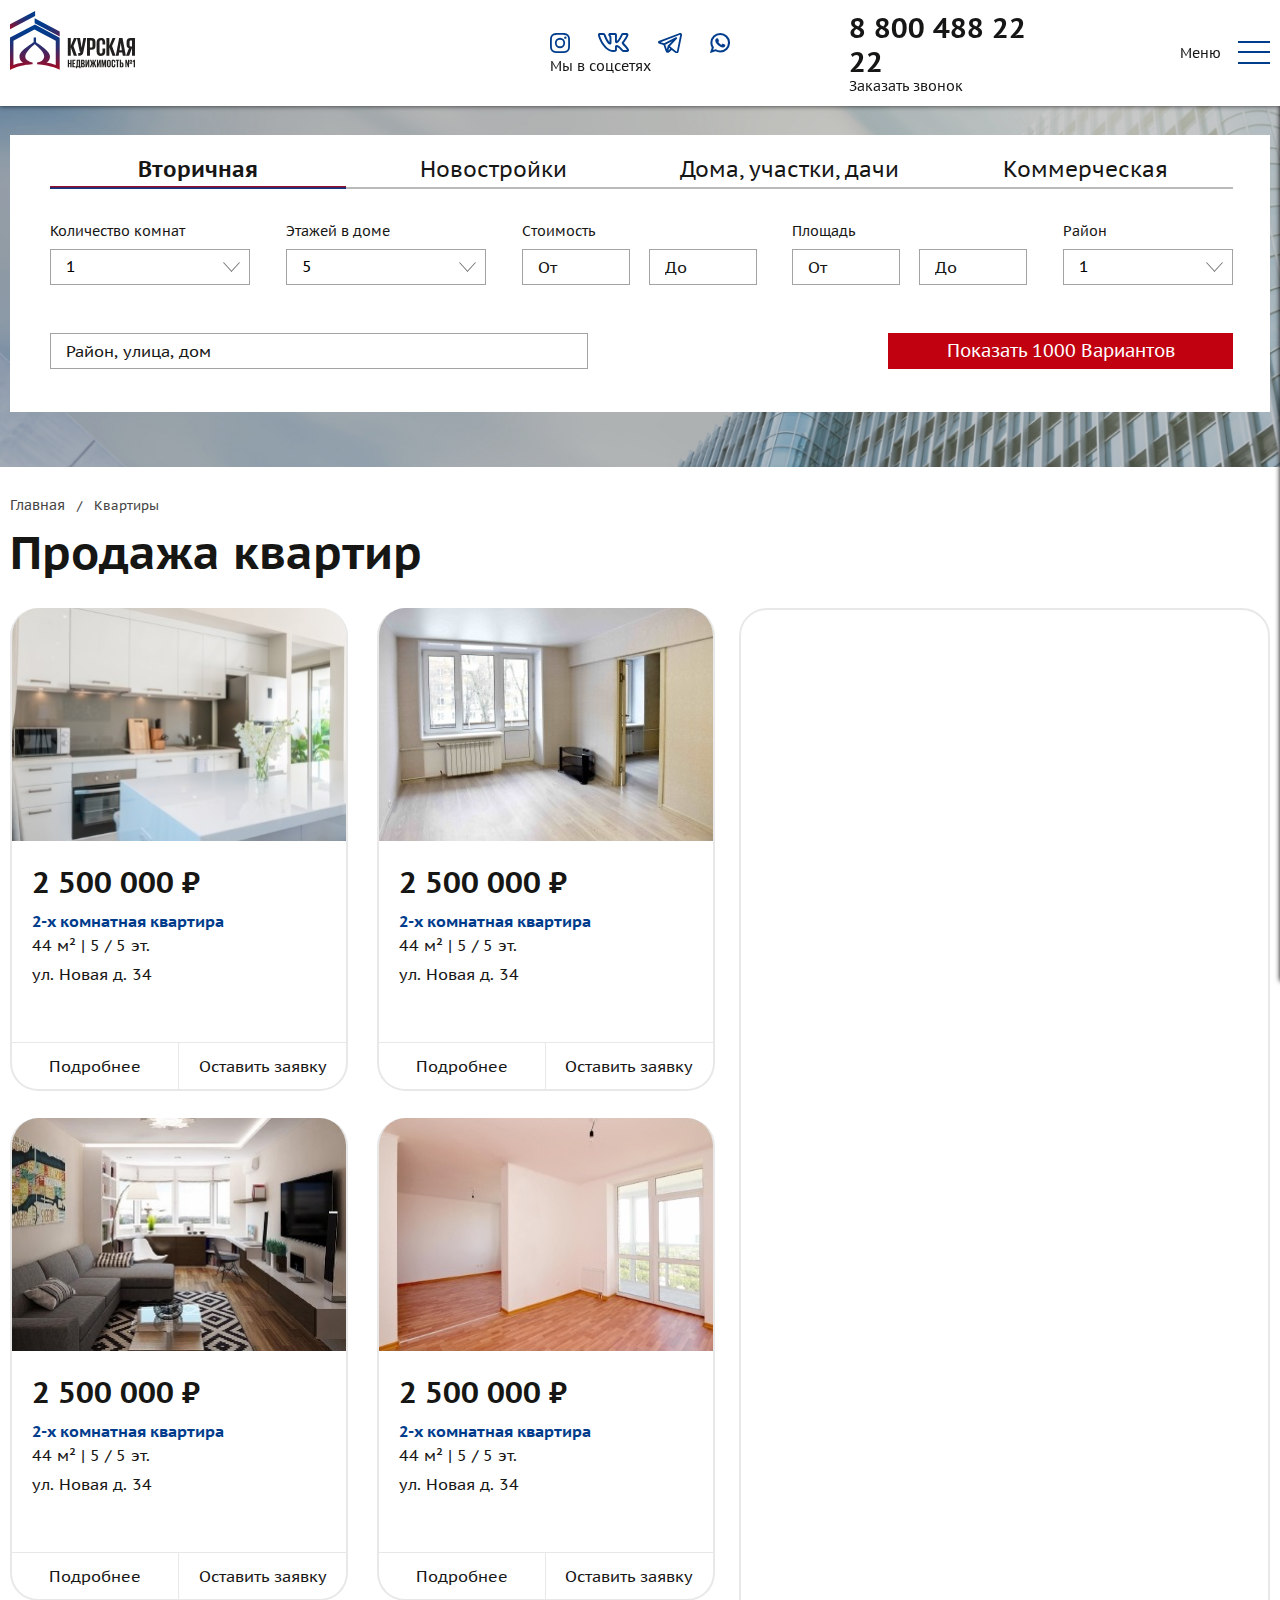
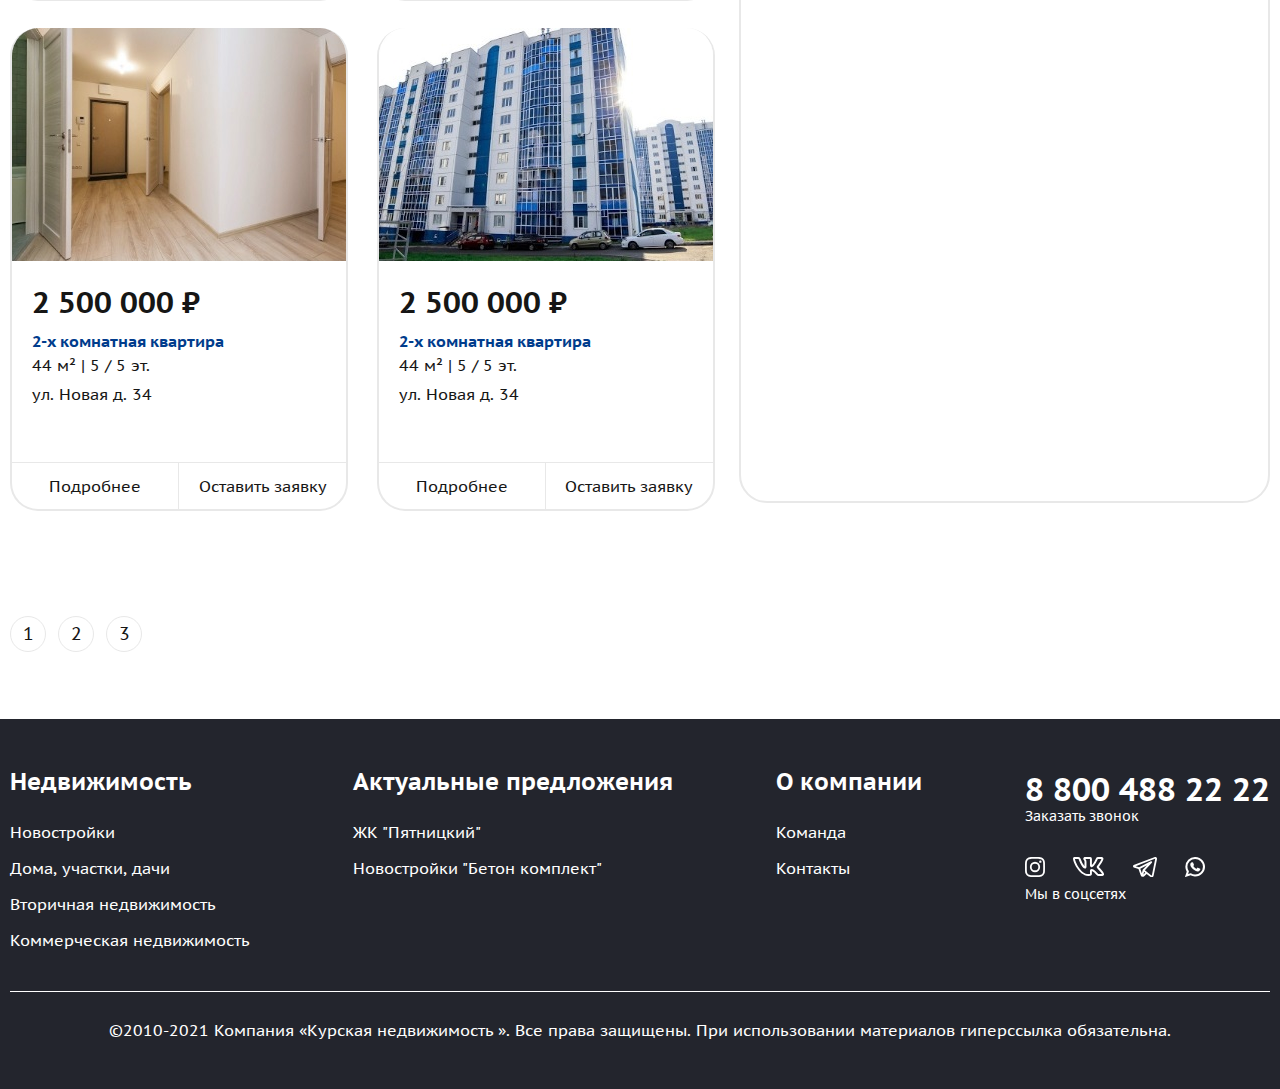
==== category.html @ 94695525 "Правки Категории на ПК" ====
<!DOCTYPE html>
<html lang="ru">

<head>
	<title>Продажа квартир</title>
	<meta charset="UTF-8">
	<meta name="format-detection" content="telephone=no">
	<meta name="description" content="Новый сайт">
	<link rel="stylesheet" href="css/style.css">
	<!-- <link rel="stylesheet" href="css/fancybox.css"> -->
	<link rel="icon" type="image/png" href="img/favicons/icon256.png" sizes="256x256">
	<link rel="icon" type="image/png" href="img/favicons/icon128.png" sizes="128x128">
	<link rel="icon" type="image/png" href="img/favicons/icon64.png" sizes="64x64">
	<link rel="icon" type="image/png" href="img/favicons/icon32.png" sizes="32x32">
	<link rel="icon" type="image/png" href="img/favicons/icon16.png" sizes="16x16">
	<link rel="icon" type="image/png" href="img/favicons/icon-faw.svg" sizes="any">
	<meta name="viewport" content="width=device-width, initial-scale=1.0">
</head>

<body>
	<div class="wrapper">
		<header id="header" class="header">
	<div class="header__container container">

		<div class="header__row d-flex">
			<a href="#" class="header__logo logo-icon"></a>

			<div class="header__nav-block">

				<div class="header__soc-block">
					<div class="header__soc-block-icon">
						<a href="#" class="header__soc-icon-link soc-icon-1"></a>
						<a href="#" class="header__soc-icon-link soc-icon-2"></a>
						<a href="#" class="header__soc-icon-link soc-icon-3"></a>
						<a href="#" class="header__soc-icon-link soc-icon-4"></a>
					</div>
					<p>Мы в соцсетях</p>
				</div>

				<div class="header__callback d-flex">
					<a href="tel:84951700000">8 800 488 22 22</a>
					<a href="#callback" class="header__popup-link _popup-link">Заказать звонок</a>
				</div>
				<a href="tel:8 800 488 22 22" class="mob-callback__phone"></a>

				<div class="header__menu-burg">
					<p>Меню</p>
					<div class="menu__icon icon-menu">
						<span></span>
						<span></span>
						<span></span>
					</div>
				</div>

			</div>
		</div>

	</div>
</header>

<nav class="mob-menu">
	<ul class="mob-menu__list">
		<li><a href="#" class="menu__link">О компании</a></li>
		<li><a href="#" class="menu__link">Команда</a></li>
		<li><a href="#" class="menu__link">Контакты</a></li>
	</ul>
	<ul class="mob-menu__list">
		<li><a href="#" class="menu__link">Недвижимость</a></li>
		<li><a href="#" class="menu__link">Новостройки</a></li>
		<li><a href="#" class="menu__link">Дома, участки, дачи</a></li>
		<li><a href="#" class="menu__link">Вторичная недвижимость</a></li>
		<li><a href="#" class="menu__link">Коммерческая недвижимость</a></li>
	</ul>
	<ul class="mob-menu__list">
		<li><a href="#" class="menu__link">Актуальные предложения</a></li>
		<li><a href="#" class="menu__link">ЖК "Пятницкий"</a></li>
		<li><a href="#" class="menu__link">Новостройки "Бетон комплект"</a></li>
	</ul>
</nav>

		<main class="page">
			<section id="category-info" class="info category-info">
				<div class="nuar_blk"></div>
				<div class="container">

					<div class="info__block-tabs block__tabs tabs">
						<nav class="block__nav">
							<div class="block__navitem building-icon-01 tab__navitem active">Вторичная</div>
							<div class="block__navitem building-icon-02 tab__navitem">Новостройки</div>
							<div class="block__navitem building-icon-03 tab__navitem">Дома, участки, дачи</div>
							<div class="block__navitem building-icon-04 tab__navitem">Коммерческая</div>
						</nav>
						<div class="block__items">
							<div class="block__item tab__item active">
								<form action="#" class="info__form-block">

									<div class="info__form-block-col">
										<div class="info__form-block-sel form-block__item">
											<p class="info__form-block-sub">Количество комнат</p>
											<select name="form[]" class="form">
												<option value="1" selected="selected">1</option>
												<option value="2">2</option>
												<option value="3">3</option>
												<option value="4">4</option>
											</select>
										</div>

										<div class="info__form-block-sel">
											<p class="info__form-block-sub">Этажей в доме</p>
											<select name="form[]" class="form">
												<option value="1">1</option>
												<option value="2">2</option>
												<option value="3">3</option>
												<option value="4">4</option>
												<option value="5" selected="selected">5</option>
											</select>
										</div>

										<div class="info__form-block-inp">
											<p class="info__form-block-sub">Cтоимость</p>
											<div class="info__form-block-inp-number">
												<input type="number" placeholder="От" class="input">
												<input type="number" placeholder="До" class="input">
											</div>
										</div>

										<div class="info__form-block-inp">
											<p class="info__form-block-sub">Площадь</p>
											<div class="info__form-block-inp-number">
												<input type="number" placeholder="От" class="input">
												<input type="number" placeholder="До" class="input">
											</div>
										</div>

										<div class="info__form-block-sel info__form-block-sel_last">
											<p class="info__form-block-sub">Район</p>
											<select name="form[]" class="form">
												<option value="1" selected="selected">1</option>
												<option value="2">2</option>
												<option value="3">3</option>
												<option value="4">4</option>
												<option value="5">5</option>
											</select>
										</div>
									</div>

									<div class="info__form-block-col">
										<div class="info__form-block-inp info__form-block-inp_bottom">
											<input type="text" placeholder="Район, улица, дом" class="input">
										</div>
										<button class="info__form-block-inp-btn btn">Показать 1000 Вариантов</button>
									</div>

								</form>
							</div>
							<div class="block__item tab__item">
								<form action="#" class="info__form-block">

									<div class="info__form-block-col">
										<div class="info__form-block-sel form-block__item">
											<p class="info__form-block-sub">Количество комнат</p>
											<select name="form[]" class="form">
												<option value="1" selected="selected">1</option>
												<option value="2">2</option>
												<option value="3">3</option>
												<option value="4">4</option>
											</select>
										</div>

										<div class="info__form-block-sel">
											<p class="info__form-block-sub">Этажей в доме</p>
											<select name="form[]" class="form">
												<option value="1">1</option>
												<option value="2">2</option>
												<option value="3">3</option>
												<option value="4">4</option>
												<option value="5" selected="selected">5</option>
											</select>
										</div>

										<div class="info__form-block-inp">
											<p class="info__form-block-sub">Cтоимость</p>
											<div class="info__form-block-inp-number">
												<input type="number" placeholder="От" class="input">
												<input type="number" placeholder="До" class="input">
											</div>
										</div>

										<div class="info__form-block-inp">
											<p class="info__form-block-sub">Площадь</p>
											<div class="info__form-block-inp-number">
												<input type="number" placeholder="От" class="input">
												<input type="number" placeholder="До" class="input">
											</div>
										</div>

										<div class="info__form-block-sel info__form-block-sel_last">
											<p class="info__form-block-sub">Район</p>
											<select name="form[]" class="form">
												<option value="1" selected="selected">1</option>
												<option value="2">2</option>
												<option value="3">3</option>
												<option value="4">4</option>
												<option value="5">5</option>
											</select>
										</div>
									</div>

									<div class="info__form-block-col">
										<div class="info__form-block-inp info__form-block-inp_bottom">
											<input type="text" placeholder="Район, улица, дом" class="input">
										</div>
										<button class="info__form-block-inp-btn btn">Показать 1000 Вариантов</button>
									</div>

								</form>
							</div>
							<div class="block__item tab__item">
								<form action="#" class="info__form-block">

									<div class="info__form-block-col">
										<div class="info__form-block-sel form-block__item">
											<p class="info__form-block-sub">Количество комнат</p>
											<select name="form[]" class="form">
												<option value="1" selected="selected">1</option>
												<option value="2">2</option>
												<option value="3">3</option>
												<option value="4">4</option>
											</select>
										</div>

										<div class="info__form-block-sel">
											<p class="info__form-block-sub">Этажей в доме</p>
											<select name="form[]" class="form">
												<option value="1">1</option>
												<option value="2">2</option>
												<option value="3">3</option>
												<option value="4">4</option>
												<option value="5" selected="selected">5</option>
											</select>
										</div>

										<div class="info__form-block-inp">
											<p class="info__form-block-sub">Cтоимость</p>
											<div class="info__form-block-inp-number">
												<input type="number" placeholder="От" class="input">
												<input type="number" placeholder="До" class="input">
											</div>
										</div>

										<div class="info__form-block-inp">
											<p class="info__form-block-sub">Площадь</p>
											<div class="info__form-block-inp-number">
												<input type="number" placeholder="От" class="input">
												<input type="number" placeholder="До" class="input">
											</div>
										</div>

										<div class="info__form-block-sel info__form-block-sel_last">
											<p class="info__form-block-sub">Район</p>
											<select name="form[]" class="form">
												<option value="1" selected="selected">1</option>
												<option value="2">2</option>
												<option value="3">3</option>
												<option value="4">4</option>
												<option value="5">5</option>
											</select>
										</div>
									</div>

									<div class="info__form-block-col">
										<div class="info__form-block-inp info__form-block-inp_bottom">
											<input type="text" placeholder="Район, улица, дом" class="input">
										</div>
										<button class="info__form-block-inp-btn btn">Показать 1000 Вариантов</button>
									</div>

								</form>
							</div>
							<div class="block__item tab__item">
								<form action="#" class="info__form-block">

									<div class="info__form-block-col">
										<div class="info__form-block-sel form-block__item">
											<p class="info__form-block-sub">Количество комнат</p>
											<select name="form[]" class="form">
												<option value="1" selected="selected">1</option>
												<option value="2">2</option>
												<option value="3">3</option>
												<option value="4">4</option>
											</select>
										</div>

										<div class="info__form-block-sel">
											<p class="info__form-block-sub">Этажей в доме</p>
											<select name="form[]" class="form">
												<option value="1">1</option>
												<option value="2">2</option>
												<option value="3">3</option>
												<option value="4">4</option>
												<option value="5" selected="selected">5</option>
											</select>
										</div>

										<div class="info__form-block-inp">
											<p class="info__form-block-sub">Cтоимость</p>
											<div class="info__form-block-inp-number">
												<input type="number" placeholder="От" class="input">
												<input type="number" placeholder="До" class="input">
											</div>
										</div>

										<div class="info__form-block-inp">
											<p class="info__form-block-sub">Площадь</p>
											<div class="info__form-block-inp-number">
												<input type="number" placeholder="От" class="input">
												<input type="number" placeholder="До" class="input">
											</div>
										</div>

										<div class="info__form-block-sel info__form-block-sel_last">
											<p class="info__form-block-sub">Район</p>
											<select name="form[]" class="form">
												<option value="1" selected="selected">1</option>
												<option value="2">2</option>
												<option value="3">3</option>
												<option value="4">4</option>
												<option value="5">5</option>
											</select>
										</div>
									</div>

									<div class="info__form-block-col">
										<div class="info__form-block-inp info__form-block-inp_bottom">
											<input type="text" placeholder="Район, улица, дом" class="input">
										</div>
										<button class="info__form-block-inp-btn btn">Показать 1000 Вариантов</button>
									</div>

								</form>
							</div>
						</div>
					</div>

				</div>
			</section>

			<section id="product-info" class="product-info recurring">
				<div class="container">

					<p id="breadcrumbs">
						<span>
							<span>
								<a href="#">
									Главная
								</a> /
								<span class="breadcrumb_last" aria-current="page">
									Квартиры
								</span>
							</span>
						</span>
					</p>

					<h1>Продажа квартир</h1>

					<div class="product-info__row d-flex">

						<div class="product-info__column">

							<div class="product-info__wrap-card d-flex">
								<div class="hot-deals__card">
									<div class="hot-deals__card-img">
										<img src="img/product/01.jpg" alt="">
									</div>
									<div class="hot-deals__card-descp">
										<p class="hot-deals__card-price rub">2 500 000 </p>
										<div class="hot-deals__card-charect d-flex">
											<p class="hot-deals__card-housing">2-х комнатная квартира </p>
											<p class="hot-deals__card-amount">44 м² | 5 / 5 эт.</p>
										</div>
										<p class="hot-deals__card-address">ул. Новая д. 34</p>
									</div>
									<div class="hot-deals__card-btn d-flex">
										<a href="#" class="hot-deals__card-link">Подробнее</a>
										<a href="#" class="hot-deals__card-link">Оставить заявку</a>
									</div>
								</div>

								<div class="hot-deals__card">
									<div class="hot-deals__card-img">
										<img src="img/product/02.jpg" alt="">
									</div>
									<div class="hot-deals__card-descp">
										<p class="hot-deals__card-price rub">2 500 000 </p>
										<div class="hot-deals__card-charect d-flex">
											<p class="hot-deals__card-housing">2-х комнатная квартира </p>
											<p class="hot-deals__card-amount">44 м² | 5 / 5 эт.</p>
										</div>
										<p class="hot-deals__card-address">ул. Новая д. 34</p>
									</div>
									<div class="hot-deals__card-btn d-flex">
										<a href="#" class="hot-deals__card-link">Подробнее</a>
										<a href="#" class="hot-deals__card-link">Оставить заявку</a>
									</div>
								</div>

								<div class="hot-deals__card">
									<div class="hot-deals__card-img">
										<img src="img/product/03.jpg" alt="">
									</div>
									<div class="hot-deals__card-descp">
										<p class="hot-deals__card-price rub">2 500 000 </p>
										<div class="hot-deals__card-charect d-flex">
											<p class="hot-deals__card-housing">2-х комнатная квартира </p>
											<p class="hot-deals__card-amount">44 м² | 5 / 5 эт.</p>
										</div>
										<p class="hot-deals__card-address">ул. Новая д. 34</p>
									</div>
									<div class="hot-deals__card-btn d-flex">
										<a href="#" class="hot-deals__card-link">Подробнее</a>
										<a href="#" class="hot-deals__card-link">Оставить заявку</a>
									</div>
								</div>

								<div class="hot-deals__card">
									<div class="hot-deals__card-img">
										<img src="img/product/04.jpg" alt="">
									</div>
									<div class="hot-deals__card-descp">
										<p class="hot-deals__card-price rub">2 500 000 </p>
										<div class="hot-deals__card-charect d-flex">
											<p class="hot-deals__card-housing">2-х комнатная квартира </p>
											<p class="hot-deals__card-amount">44 м² | 5 / 5 эт.</p>
										</div>
										<p class="hot-deals__card-address">ул. Новая д. 34</p>
									</div>
									<div class="hot-deals__card-btn d-flex">
										<a href="#" class="hot-deals__card-link">Подробнее</a>
										<a href="#" class="hot-deals__card-link">Оставить заявку</a>
									</div>
								</div>

								<div class="hot-deals__card">
									<div class="hot-deals__card-img">
										<img src="img/product/05.jpg" alt="">
									</div>
									<div class="hot-deals__card-descp">
										<p class="hot-deals__card-price rub">2 500 000 </p>
										<div class="hot-deals__card-charect d-flex">
											<p class="hot-deals__card-housing">2-х комнатная квартира </p>
											<p class="hot-deals__card-amount">44 м² | 5 / 5 эт.</p>
										</div>
										<p class="hot-deals__card-address">ул. Новая д. 34</p>
									</div>
									<div class="hot-deals__card-btn d-flex">
										<a href="#" class="hot-deals__card-link">Подробнее</a>
										<a href="#" class="hot-deals__card-link">Оставить заявку</a>
									</div>
								</div>

								<div class="hot-deals__card">
									<div class="hot-deals__card-img">
										<img src="img/product/06.jpg" alt="">
									</div>
									<div class="hot-deals__card-descp">
										<p class="hot-deals__card-price rub">2 500 000 </p>
										<div class="hot-deals__card-charect d-flex">
											<p class="hot-deals__card-housing">2-х комнатная квартира </p>
											<p class="hot-deals__card-amount">44 м² | 5 / 5 эт.</p>
										</div>
										<p class="hot-deals__card-address">ул. Новая д. 34</p>
									</div>
									<div class="hot-deals__card-btn d-flex">
										<a href="#" class="hot-deals__card-link">Подробнее</a>
										<a href="#" class="hot-deals__card-link">Оставить заявку</a>
									</div>
								</div>
							</div>

							<div class="pagging">
								<ul class="pagging-list">
									<li><a href="" class="pagging__link active">1</a></li>
									<li><a href="" class="pagging__link">2</a></li>
									<li><a href="" class="pagging__link">3</a></li>
								</ul>
							</div>

						</div>

						<div class="product-info__column product-info__column-map">
							<div class="product-info__map" id="map"></div>
						</div>

					</div>

				</div>
			</section>
		</main>
		<footer id="footer" class="footer">
	<div class='footer__container container'>

		<div class="footer__row d-flex">

			<ul class="footer__menu">
				<li><a href="#" class="menu__link">Недвижимость</a></li>
				<li><a href="#" class="menu__link">Новостройки</a></li>
				<li><a href="#" class="menu__link">Дома, участки, дачи</a></li>
				<li><a href="#" class="menu__link">Вторичная недвижимость</a></li>
				<li><a href="#" class="menu__link">Коммерческая недвижимость</a></li>
			</ul>

			<ul class="footer__menu">
				<li><a href="#" class="menu__link">Актуальные предложения</a></li>
				<li><a href="#" class="menu__link">ЖК "Пятницкий"</a></li>
				<li><a href="#" class="menu__link">Новостройки "Бетон комплект"</a></li>
			</ul>

			<ul class="footer__menu">
				<li><a href="#" class="menu__link">О компании</a></li>
				<li><a href="#" class="menu__link">Команда</a></li>
				<li><a href="#" class="menu__link">Контакты</a></li>
			</ul>

			<div class="footer__contact">
				<div class="header__callback d-flex">
					<a href="tel:84951700000">8 800 488 22 22</a>
					<a href="#callback" class="header__popup-link _popup-link">Заказать звонок</a>
				</div>
				<div class="header__soc-block">
					<div class="header__soc-block-icon">
						<a href="#" class="header__soc-icon-link soc-icon-1"></a>
						<a href="#" class="header__soc-icon-link soc-icon-2"></a>
						<a href="#" class="header__soc-icon-link soc-icon-3"></a>
						<a href="#" class="header__soc-icon-link soc-icon-4"></a>
					</div>
					<p>Мы в соцсетях</p>
				</div>
			</div>

		</div>

		<div class="footer__line"></div>

		<p class="footer__policy">©2010-2021 Компания «Курская недвижимость ». Все права защищены. При использовании
			материалов гиперссылка
			обязательна.</p>

	</div>
</footer>
	</div>
	<!-- Подключаем Popup здесь -->
	<!-- Popup-Form-JS -->
<div class="popup popup_callback">
	<div class="popup__content">
		<div class="popup__body">
			<div class="popup__close"></div>
			<div class="popup__item d-flex">
				<img src="img/popup-img.jpg" alt="">
				<div class="popup__form-block">
					<h2>Заказать звонок</h2>
					<form action="#" class="popup__form">
						<input type="text" name="name" placeholder="Имя" class="popup__form-input input">
						<input type="tel" name="tel" placeholder="Телефон*" class="popup__form-input input">
						<input type="text" name="email" placeholder="Email" class="popup__form-input input">
						<button class="popup__form-btn btn">Заказать</button>
					</form>
				</div>
			</div>
		</div>
	</div>
</div>

<!-- <a href="#callback" class="header__popup-link _popup-link">ЗАКАЗАТЬ ЗВОНОК</a> -->
<!-- =============================================================================================================================== -->

<!-- Popup-JQUERY -->
<!-- <div class="popup popup-callback">
	<div class="popup-table table">
		<div class="cell">
			<div class="popup-content">
				<div class="popup-close"></div>
				<div class="popup__title"></div>
				<div class="popup__txt"></div>
				<form action="#" class="popup-form form">
					<div class="form-input">
						<input autocomplete="off" type="text" name="form[]" data-value="" class="input" />
					</div>
					<div class="form-input">
						<input autocomplete="off" type="text" name="form[]" data-value="" class="input req email" />
					</div>
					<div class="form-input">
						<input autocomplete="off" type="text" name="form[]" data-value="" class="input req" />
					</div>
					<div class="form-button">
						<button type="submit" class="form__btn btn fw"></button>
					</div>
				</form>
			</div>
		</div>
	</div>
</div> -->
<!-- <a href="#callback" class="link pl"></a> -->

<!-- =============================================================================================================================== -->
<!-- Popup-Video-JQUERY-->
<!-- <div class="popup popup-video">
	<div class="popup-table table">
		<div class="cell">
			<div class="popup-close"></div>
			<div class="popup-video__value video"></div>
		</div>
	</div>
</div> -->
<!-- <a href="#video" data-vid="Ссылка с ютуба" class="link pl">Попап с видео</a> -->

<!-- <div class="popup popup-massege ms_1">
	<div class="popup-table table">
		<div class="cell">
			<div class="popup-content">
				<div class="popup-close"></div>
				<div class="popup__title"></div>
				<div class="popup__txt"></div>
			</div>
		</div>
	</div>
</div> -->
<!-- ========================================================================================================================================= -->
<!-- Popup-CSS -->
<!-- <div id="popup-2" class="popup-2">
	<a href="#" class="popup__area-2"></a>
	<div class="popup__body-2">
		<div class="popup__content-2">

			<a href="#" class="popup__close-2">Close</a>
			<div class="popup__title">Заказать ворота Дешево!</div>
			<div class="popup__text">
				Автоматики для ворот, роллет и фасадных конструкций. Официальный представитель компаний
				Алютех и REHAU и Авелор
			</div>
			<div class="popup__text">
				Автоматики для ворот, роллет и фасадных конструкций. Официальный представитель компаний
				Алютех и REHAU и Авелор
			</div>
			<div class="popup__text">
				Автоматики для ворот, роллет и фасадных конструкций. Официальный представитель компаний
				Алютех и REHAU и Авелор
			</div>
			<div class="popup__text">
				Автоматики для ворот, роллет и фасадных конструкций. Официальный представитель компаний
				Алютех и REHAU и Авелор
			</div>
			<div class="popup__text">
				Автоматики для ворот, роллет и фасадных конструкций. Официальный представитель компаний
				Алютех и REHAU и Авелор
			</div>

		</div>
	</div>
</div> -->
<!-- <a href="#popup-2" class="heading-info__button popup-link"></a> -->
	<script src="https://code.jquery.com/jquery-3.5.1.min.js"
  integrity="sha256-9/aliU8dGd2tb6OSsuzixeV4y/faTqgFtohetphbbj0=" crossorigin="anonymous"></script>
<!-- <script src="https://code.jquery.com/jquery-3.3.1.min.js"></script> -->
<!-- <script src="https://code.jquery.com/ui/1.12.1/jquery-ui.min.js"></script> -->
<script src="http://api-maps.yandex.ru/2.1/?lang=ru_RU" type="text/javascript"></script>
<script src="js/vendors.js"></script>
<script src="js/main.js"></script>
<script src="js/custom.js"></script>
</body>

</html>
---- css/style.css ----
@charset "UTF-8";
@import url("https://fonts.googleapis.com/css2?family=PT+Sans+Caption:wght@400;700&display=swap");
* {
  padding: 0px;
  margin: 0px;
  border: 0px; }

*,
*:before,
*:after {
  -moz-box-sizing: border-box;
  -webkit-box-sizing: border-box;
  box-sizing: border-box; }

:focus,
:active {
  outline: none; }

a:focus,
a:active {
  outline: none; }

a, p, ul, li {
  margin: 0; }

aside,
nav,
footer,
header,
section {
  display: block; }

html,
body {
  height: 100%;
  min-width: 320px; }

body {
  line-height: 1;
  font-family: "PT Sans Caption";
  -ms-text-size-adjust: 100%;
  -moz-text-size-adjust: 100%;
  -webkit-text-size-adjust: 100%; }

input,
button,
textarea {
  font-family: "PT Sans Caption"; }

input::-ms-clear {
  display: none; }

button {
  cursor: pointer; }

button::-moz-focus-inner {
  padding: 0;
  border: 0; }

a,
a:visited {
  text-decoration: none; }

a:hover {
  text-decoration: none; }

ul li {
  list-style: none; }

img {
  vertical-align: top; }

h1,
h2,
h3,
h4,
h5,
h6 {
  font-weight: inherit;
  font-size: inherit; }

body {
  color: #161615;
  font-size: 14px;
  font-weight: 400;
  background: #fff; }
  body a {
    font-family: "PT Sans Caption";
    color: #161615; }
  body.lock {
    overflow: hidden; }

h1 {
  font-size: 46px;
  font-weight: 700;
  line-height: 55.2px; }

h2 {
  font-size: 46px;
  font-weight: 700;
  line-height: 55.2px; }

h3 {
  font-size: 26px;
  font-weight: 700;
  line-height: 31.2px; }

h4 {
  font-size: 24px;
  font-weight: 700;
  line-height: 28.8px; }

.wrapper {
  width: 100%;
  min-height: 100%;
  overflow: hidden;
  display: -webkit-box;
  display: -ms-flexbox;
  display: flex;
  -webkit-box-orient: vertical;
  -webkit-box-direction: normal;
  -ms-flex-direction: column;
  flex-direction: column; }

.page {
  -webkit-box-flex: 1;
  -ms-flex: 1 1 auto;
  flex: 1 1 auto;
  padding: 80px 0 0 0; }

.container {
  max-width: 1440px;
  margin: 0 auto;
  width: 100%;
  position: relative;
  z-index: 50; }

.form-row {
  display: -webkit-box;
  display: -moz-box;
  display: -ms-flexbox;
  display: -webkit-flex;
  display: flex;
  font-size: 0;
  margin: 0px -15px; }

.form__column {
  padding: 0px 15px; }

.btn {
  display: -webkit-inline-box;
  display: -ms-inline-flexbox;
  display: inline-flex;
  -webkit-box-pack: center;
  -ms-flex-pack: center;
  justify-content: center;
  -webkit-box-align: center;
  -ms-flex-align: center;
  align-items: center;
  text-align: center;
  padding: 6px 10px;
  min-width: 249px;
  min-height: 36px;
  font-size: 18px;
  font-weight: 400;
  color: #fff;
  background: #C10010; }
  .btn.fw {
    width: 100%; }

.search {
  width: 100%;
  position: relative; }

.search__input {
  height: 35px;
  border: 1px solid #e0e1e3 !important;
  border-radius: 13px !important;
  padding-left: 14px;
  font-size: 12px;
  font-weight: 300;
  color: #464749; }

.sub-search {
  background-color: transparent;
  border: none; }

.sub-search:after {
  content: "";
  position: absolute;
  top: 10px;
  right: 10px;
  width: 17px;
  height: 17px;
  background-position: 0 0;
  background-repeat: no-repeat;
  background-image: url([data-uri]); }

.select-block {
  position: relative; }

.select__label {
  z-index: 2;
  position: absolute;
  top: -8px;
  background-color: #f7f7f7;
  padding: 0 5px;
  color: #979797;
  font-weight: 600;
  font-size: 13px;
  line-height: 16px;
  left: 20px; }

.select {
  position: relative;
  cursor: pointer; }
  .select .select-title {
    z-index: 1;
    width: 100%;
    border: 1px solid #A3A3A3;
    position: relative;
    background-color: #fff;
    height: 36px; }
  .select .select-title__arrow {
    position: absolute;
    top: 0;
    right: -5px;
    width: 45px;
    height: 100%;
    background: url("../img/icons/triangl-black.svg") center no-repeat; }
  .select .select-title__value {
    color: #000;
    font-size: 16px;
    line-height: 19.2px;
    overflow: hidden;
    padding: 0 45px 0 15px;
    white-space: nowrap;
    text-transform: none;
    -o-text-overflow: ellipsis;
    text-overflow: ellipsis;
    display: -webkit-box;
    display: -ms-flexbox;
    display: flex;
    -webkit-box-align: center;
    -ms-flex-align: center;
    align-items: center;
    height: 100%; }
  .select .select-options {
    position: absolute;
    z-index: 10;
    top: 35px;
    display: none;
    overflow: hidden;
    min-width: 100%;
    background-color: #fff;
    border: 1px solid #dedede;
    padding: 10px 10px 10px 15px; }
  .select .select-options-scroll {
    max-height: 80px;
    overflow: auto; }
  .select .select-options-list {
    padding: 0px 0px 0px 0px; }
  .select .select-options__value {
    color: #000;
    font-size: 16px;
    margin: 0px 0px 15px 0px; }
    .select .select-options__value:last-child {
      margin: 0px 0px 0px 0px; }
    .select .select-options__value:hover {
      color: #000; }

input[type=text], input[type=email], input[type=tel], textarea {
  -webkit-appearance: none;
  -moz-appearance: none;
  appearance: none; }

input[type=range] {
  cursor: pointer; }

.input, .input__phone {
  width: 100%;
  display: -webkit-box;
  display: -ms-flexbox;
  display: flex;
  font-size: 16px;
  height: 40px;
  padding: 0px 15px; }

textarea.input {
  resize: none;
  padding: 5px 10px; }

::-webkit-input-placeholder {
  color: #161615; }

::-moz-placeholder {
  color: #161615; }

/* Firefox 19+ */
:-moz-placeholder {
  color: #161615; }

/* Firefox 18- */
:-ms-input-placeholder {
  color: #161615; }

.number {
  max-width: 100px;
  width: 100%;
  border: 0.4px solid #c7c9cb; }

.number input,
.plus,
.minus {
  width: 35px;
  display: -webkit-box;
  display: -ms-flexbox;
  display: flex;
  -webkit-box-pack: center;
  -ms-flex-pack: center;
  justify-content: center;
  -webkit-box-align: center;
  -ms-flex-align: center;
  align-items: center;
  cursor: pointer;
  font-size: 20.7px; }

.number input {
  padding: 2px 10px 0 10px;
  color: #5a5b5e; }

.check {
  position: relative;
  padding-left: 25px;
  color: #5f5f5f;
  line-height: 18px;
  cursor: pointer; }
  .check input {
    display: none; }
  .check:before {
    content: '';
    left: 0;
    top: 0;
    width: 18px;
    height: 18px;
    border: 1px solid #a3a3a3;
    position: absolute; }
  .check.active:before {
    background: url("../img/icons/check.svg") center no-repeat; }

.option {
  position: relative;
  cursor: pointer;
  padding-left: 25px;
  line-height: 16px;
  margin-bottom: 10px;
  font-size: 15px;
  font-weight: 300; }
  .option:last-child {
    margin-bottom: 0px; }
  .option input {
    display: none; }
  .option:before {
    position: absolute;
    left: 0;
    top: 0;
    width: 16px;
    height: 16px;
    content: '';
    border: 1px solid #7f7f7f;
    border-radius: 50%; }
  .option.active:before {
    background: url("../img/icons/option.svg") center no-repeat; }

.rating-block {
  display: table;
  font-size: 0px; }

.rating {
  display: inline-block;
  position: relative;
  vertical-align: middle; }
  .rating.edit .star {
    cursor: pointer; }
  .rating .star {
    width: 17px;
    height: 14px;
    display: inline-block;
    position: relative;
    z-index: 3; }

.rating__line {
  position: absolute;
  width: 85px;
  height: 14px;
  top: 0;
  left: 0;
  background: url("../img/icons/bg_rating.svg") 0 0 no-repeat;
  z-index: 1;
  background-size: 85px 100%; }

.rating__activeline {
  position: absolute;
  width: 0px;
  height: 14px;
  top: 0;
  left: 0;
  background: url("../img/icons/bg_rating_active.svg") 0 0 no-repeat;
  z-index: 2;
  background-size: 85px 100%; }

.rating__value {
  display: inline-block;
  color: #1b3139;
  font-size: 14px;
  line-height: 13px;
  vertical-align: middle; }

.quantity {
  position: relative;
  width: 73px;
  height: 47px;
  border: 1px solid #cfcfcf;
  background-color: #ffffff; }

.quantity__input {
  height: 45px;
  width: 50px;
  text-align: center;
  color: #101010;
  font-weight: 300; }

.quantity__btn {
  position: absolute;
  top: 11px;
  right: 15px;
  cursor: pointer; }
  .quantity__btn:before {
    font-size: 25px;
    display: inline-block;
    line-height: 10px;
    color: #a9a9a9; }
  .quantity__btn:hover:before {
    color: #da0005; }
  .quantity__btn.dwn {
    top: 25px; }

.category-params-item-price-table {
  margin-bottom: 25px; }
  .category-params-item-price-table .cell:first-child {
    padding-right: 15px;
    position: relative; }
    .category-params-item-price-table .cell:first-child:after {
      content: '-';
      position: absolute;
      right: -4px;
      top: 8px;
      font-size: 20px; }
  .category-params-item-price-table .cell:last-child {
    padding-left: 15px; }
  .category-params-item-price-table .cell input {
    height: 37px;
    border: 2px solid #393939;
    background-color: #ffffff;
    text-align: center;
    font-size: 12px;
    color: #393939;
    font-weight: 500;
    width: 100%; }

.category-params-item-price-range {
  margin: 0 12px 40px 12px;
  background-color: #c9cecf;
  height: 2px;
  position: relative; }
  .category-params-item-price-range .ui-slider-range {
    background-color: #000;
    height: 2px;
    position: relative; }
  .category-params-item-price-range .ui-slider-handle {
    width: 23px;
    height: 28px;
    border: 3px solid #fbfbfb;
    background-color: #ea5922;
    display: block;
    position: absolute;
    top: -14px;
    margin-left: -12px;
    cursor: pointer; }
    .category-params-item-price-range .ui-slider-handle span {
      position: absolute;
      bottom: -18px;
      left: 50%;
      width: 50px;
      text-align: center;
      font-size: 10px;
      margin-left: -25px;
      font-weight: 500;
      color: #94a6aa; }

.form__info {
  position: absolute;
  width: 60px;
  height: 60px;
  right: 0;
  top: 0;
  line-height: 60px;
  text-align: center;
  color: #888;
  z-index: 2;
  font-size: 14px; }
  @media (max-width: 767.98px) {
    .form__info {
      width: 50px;
      height: 50px;
      line-height: 50px; } }

.form-range-line {
  position: relative;
  height: 5px;
  border-radius: 0 0 4px 4px;
  background-color: #e0e0e0;
  margin: -2px 0px 0px 0px; }
  .form-range-line .ui-slider-range {
    background-color: #093454;
    height: 5px;
    position: absolute;
    top: 0;
    left: 0;
    border-radius: 0 0 4px 4px; }
  .form-range-line .ui-slider-handle {
    background: url("../img/icons/range.svg") 0 0 no-repeat;
    width: 28px;
    height: 28px;
    position: absolute;
    margin: -9px 0px 0px -14px;
    top: 0;
    left: 0;
    cursor: pointer; }
  .form-range-line .ui-state-hover {
    background: url("../img/icons/range_a.svg") 0 0 no-repeat; }

.form-range-values {
  display: -webkit-box;
  display: -moz-box;
  display: -ms-flexbox;
  display: -webkit-flex;
  display: flex;
  font-size: 0;
  -webkit-box-pack: justify;
  -ms-flex-pack: justify;
  justify-content: space-between;
  padding: 14px 0px 0px 0px; }

.form-range-values__item {
  font-size: 12px;
  color: #888; }

.d-flex {
  display: -webkit-box;
  display: -ms-flexbox;
  display: flex; }

::-webkit-scrollbar {
  overflow-y: scroll;
  width: 7px;
  background-color: #f9f9fd; }

::-webkit-scrollbar-thumb {
  background-color: grey; }

.menu__link {
  -webkit-transition: opacity 0.3s;
  -o-transition: opacity 0.3s;
  transition: opacity 0.3s; }

.sibling-fade:hover .menu__link:not(:hover) {
  opacity: 0.5; }

.nuar_blk {
  position: absolute;
  top: 0;
  left: 0;
  z-index: 2;
  width: 100%;
  height: 100%;
  background-color: #00000035; }

.nuar_color {
  position: relative;
  width: 300px;
  height: 160px;
  border-radius: 25px;
  overflow: hidden;
  -webkit-filter: drop-shadow(0px 0px 6px rgba(0, 0, 0, 0.5));
  filter: drop-shadow(0px 0px 6px rgba(0, 0, 0, 0.5)); }
  .nuar_color:before {
    content: '';
    position: absolute;
    width: 100%;
    height: 100%;
    background-image: -webkit-radial-gradient(100% 0%, circle, #fec38e, #ff7700 70%);
    background-image: -o-radial-gradient(100% 0%, circle, #fec38e, #ff7700 70%);
    background-image: radial-gradient(circle at 100% 0%, #fec38e, #ff7700 70%);
    border-radius: inherit;
    -webkit-transform: skewY(-12deg);
    -ms-transform: skewY(-12deg);
    transform: skewY(-12deg);
    -webkit-transform-origin: 100% 50%;
    -ms-transform-origin: 100% 50%;
    transform-origin: 100% 50%; }

.row:after {
  display: block;
  content: "";
  clear: both; }

.rub:after {
  content: "₽"; }

.parallax {
  background: url("../img/smart-conven.jpg") center/cover no-repeat fixed; }

.noselect {
  -webkit-touch-callout: none;
  -webkit-user-select: none;
  -khtml-user-select: none;
  -moz-user-select: none;
  -ms-user-select: none;
  user-select: none; }

ol.counter {
  list-style-type: none;
  counter-reset: item; }
  ol.counter li {
    position: relative;
    padding: 0px 0px 0px 45px; }
    ol.counter li:before {
      counter-increment: item;
      content: counter(item);
      position: absolute;
      left: 0;
      top: 0;
      color: #818181;
      font-size: 14px;
      font-weight: 700;
      text-align: center;
      line-height: 26px;
      border-radius: 50%;
      width: 28px;
      height: 28px;
      border: 1px solid #4274bb; }

.ellipsis {
  display: block;
  overflow: hidden;
  width: 100%;
  white-space: nowrap;
  -o-text-overflow: ellipsis;
  text-overflow: ellipsis; }

.es {
  overflow: hidden;
  white-space: nowrap;
  -o-text-overflow: ellipsis;
  text-overflow: ellipsis; }

.table {
  display: table;
  font-size: 0;
  width: 100%; }

.trow {
  display: table-row; }

.cell {
  display: table-cell; }
  .cell.full {
    width: 100%; }

.ibg {
  position: relative; }
  .ibg img {
    position: absolute;
    width: 100%;
    height: 100%;
    top: 0;
    left: 0;
    -o-object-fit: cover;
    object-fit: cover; }

body.ie .ibg {
  background-position: center;
  background-size: cover;
  background-repeat: no-repeat; }

body.ie .ibg img {
  width: 0;
  height: 0;
  opacity: 0;
  visibility: hidden; }

.video {
  position: relative;
  overflow: hidden;
  height: 0;
  padding-bottom: 56.25%; }
  .video video,
  .video iframe,
  .video object,
  .video embed {
    position: absolute;
    top: 0;
    left: 0;
    width: 100%;
    height: 100%; }

.videobg video,
.videobg iframe,
.videobg object,
.videobg embed {
  position: fixed;
  top: 50%;
  left: 50%;
  min-width: 100%;
  min-height: 100%;
  width: auto;
  height: auto;
  z-index: -100;
  -webkit-transform: translateX(-50%) translateY(-50%);
  -ms-transform: translateX(-50%) translateY(-50%);
  transform: translateX(-50%) translateY(-50%);
  background-size: cover; }

.moretext {
  overflow: hidden; }

.moretext__more {
  cursor: pointer; }
  .moretext__more span {
    font-style: normal; }
    .moretext__more span:first-child {
      display: block; }
    .moretext__more span:last-child {
      display: none; }
  .moretext__more.active span {
    font-style: normal; }
    .moretext__more.active span:first-child {
      display: none; }
    .moretext__more.active span:last-child {
      display: block; }

.graystyle {
  -webkit-transition: all 0.8s ease 0s;
  -moz-transition: all 0.8s ease 0s;
  -ms-transition: all 0.8s ease 0s;
  -o-transition: all 0.8s ease 0s;
  transition: all 0.8s ease 0s;
  filter: grayscale(1);
  -webkit-filter: grayscale(1);
  -moz-filter: grayscale(1);
  -o-filter: grayscale(1); }

.graystyleoff {
  filter: grayscale(0);
  -webkit-filter: grayscale(0);
  -moz-filter: grayscale(0);
  -o-filter: grayscale(0); }

.slick-slider {
  position: relative; }
  .slick-slider .slick-track,
  .slick-slider .slick-list {
    -webkit-transform: translate3d(0, 0, 0);
    -moz-transform: translate3d(0, 0, 0);
    -ms-transform: translate3d(0, 0, 0);
    -o-transform: translate3d(0, 0, 0);
    transform: translate3d(0, 0, 0); }
  .slick-slider .slick-list {
    position: relative;
    overflow: hidden;
    width: 100%; }
  .slick-slider .slick-track {
    position: relative;
    width: 100%;
    display: -webkit-box;
    display: -moz-box;
    display: -ms-flexbox;
    display: -webkit-flex;
    display: flex;
    font-size: 0; }
  .slick-slider .slick-slide {
    position: relative; }

.tab__item {
  display: none; }
  .tab__item.active {
    display: block; }

.mirror {
  -webkit-transform: scale(-1, 1);
  -ms-transform: scale(-1, 1);
  transform: scale(-1, 1); }

.nicescroll-rails {
  z-index: 1000 !important; }

.gm-style-iw-t {
  opacity: 0; }

.baloon {
  opacity: 1;
  right: -7px !important;
  bottom: 80px !important; }
  .baloon button {
    display: none !important; }
  .baloon:after {
    display: none !important; }

.baloon-style {
  display: none; }

.baloon-content.gm-style-iw {
  opacity: 1;
  border-radius: 0px !important;
  max-width: 300px !important;
  padding: 0 !important;
  left: 0 !important;
  width: 100% !important;
  overflow: visible !important; }
  .baloon-content.gm-style-iw > .gm-style-iw-d {
    overflow: hidden !important;
    max-width: none !important; }
  .baloon-content.gm-style-iw:after {
    display: none !important; }

.baloon-close {
  top: 18px !important; }

/* Popup-Form-JS */
.popup {
  position: fixed;
  top: 0px;
  left: 0;
  z-index: 500000;
  width: 100%;
  height: 100%;
  padding: 30px 10px;
  -webkit-transition: visibility 0.8s ease 0s;
  -o-transition: visibility 0.8s ease 0s;
  transition: visibility 0.8s ease 0s;
  visibility: hidden;
  -webkit-overflow-scrolling: touch; }
  .popup::before {
    content: "";
    position: fixed;
    top: 0;
    left: 0;
    width: 100%;
    height: 100%;
    background-color: rgba(0, 0, 0, 0.9);
    opacity: 0;
    -webkit-transition: opacity 0.8s ease 0s;
    -o-transition: opacity 0.8s ease 0s;
    transition: opacity 0.8s ease 0s; }
  .popup.show {
    visibility: visible;
    overflow: auto; }
    .popup.show::before {
      opacity: 1; }
    .popup.show .popup__body {
      -webkit-transform: scale(1);
      -ms-transform: scale(1);
      transform: scale(1); }
  .popup._active {
    overflow: auto;
    visibility: visible; }
    .popup._active::before {
      opacity: 1; }
    .popup._active .popup__body {
      -webkit-transform: scale(1);
      -ms-transform: scale(1);
      transform: scale(1);
      -webkit-transition: all 0.3s ease 0.2s;
      -o-transition: all 0.3s ease 0.2s;
      transition: all 0.3s ease 0.2s; }
  .popup__content {
    display: -webkit-box;
    display: -ms-flexbox;
    display: flex;
    -webkit-box-pack: center;
    -ms-flex-pack: center;
    justify-content: center;
    -webkit-box-align: center;
    -ms-flex-align: center;
    align-items: center;
    -webkit-box-flex: 1;
    -ms-flex: 1 1 auto;
    flex: 1 1 auto;
    width: 100%;
    min-height: 100%; }
  .popup__body {
    max-width: 800px;
    width: 100%;
    background: #E8E8E8;
    -webkit-transform: scale(0);
    -ms-transform: scale(0);
    transform: scale(0);
    -webkit-transition: all 0.3s ease 0s;
    -o-transition: all 0.3s ease 0s;
    transition: all 0.3s ease 0s;
    overflow: hidden; }
  .popup__close {
    position: absolute;
    top: 18px;
    right: 15px;
    cursor: pointer;
    z-index: 30;
    width: 20px;
    height: 20px;
    background: url("../img/icons/close.svg") 0 0 no-repeat; }

.popup__item img {
  width: 45%; }

.popup__form-block {
  width: 100%;
  padding: 35px; }

.popup__form-block h2 {
  font-size: 36px;
  margin-bottom: 65px; }

.popup__form-input {
  height: 46px;
  background: #F6F8F1;
  border: 1px solid #737373;
  margin-bottom: 25px; }

.popup__form-btn {
  font-size: 18px;
  min-width: 160px; }

/*Popup-JQUERY*/
/*Popup-CSS*/
.header {
  position: fixed;
  z-index: 50000;
  width: 100%;
  padding: 11px 0;
  background: #fff;
  -webkit-box-shadow: 0px 0px 5px 0px rgba(0, 0, 0, 0.75);
  box-shadow: 0px 0px 5px 0px rgba(0, 0, 0, 0.75); }

.header__row {
  -webkit-box-pack: justify;
  -ms-flex-pack: justify;
  justify-content: space-between; }

.logo-icon {
  position: relative;
  -webkit-box-flex: 0;
  -ms-flex: 0 0 125px;
  flex: 0 0 125px;
  height: 59px;
  margin-right: 25px; }

.logo-icon:before {
  content: '';
  float: left;
  width: 100%;
  height: 100%;
  background-position: 0 0;
  background-repeat: no-repeat;
  background-size: 100%;
  background-image: url("[data-uri]"); }

.header__nav-block {
  display: -webkit-box;
  display: -ms-flexbox;
  display: flex;
  -webkit-box-pack: justify;
  -ms-flex-pack: justify;
  justify-content: space-between;
  -webkit-box-align: center;
  -ms-flex-align: center;
  align-items: center;
  -webkit-box-flex: 0;
  -ms-flex: 0 1 720px;
  flex: 0 1 720px; }

.menu {
  max-width: 790px;
  width: 100%;
  height: 40px; }
  .menu__list {
    -ms-flex-wrap: wrap;
    flex-wrap: wrap; }
  .menu a {
    display: block;
    font-size: 16px;
    font-weight: 500;
    padding: 0px 38px 8px 0; }

.header__soc-block {
  -webkit-box-flex: 0;
  -ms-flex: 0 0 180px;
  flex: 0 0 180px;
  display: -webkit-box;
  display: -ms-flexbox;
  display: flex;
  -webkit-box-orient: vertical;
  -webkit-box-direction: normal;
  -ms-flex-direction: column;
  flex-direction: column; }

.header__soc-block-icon {
  display: -webkit-box;
  display: -ms-flexbox;
  display: flex;
  -webkit-box-pack: justify;
  -ms-flex-pack: justify;
  justify-content: space-between;
  margin-bottom: 6.5px; }

.header__soc-icon-link::before {
  content: '';
  float: left;
  background-position: 0 0;
  background-repeat: no-repeat;
  background-size: 100%; }

.soc-icon-1::before {
  width: 20px;
  height: 20px;
  background-image: url("[data-uri]"); }

.soc-icon-2::before {
  width: 31px;
  height: 20px;
  background-image: url("[data-uri]"); }

.soc-icon-3::before {
  width: 24px;
  height: 20px;
  background-image: url("[data-uri]"); }

.soc-icon-4::before {
  width: 20px;
  height: 20px;
  background-image: url("[data-uri]"); }

.header__callback {
  -webkit-box-orient: vertical;
  -webkit-box-direction: normal;
  -ms-flex-direction: column;
  flex-direction: column;
  -webkit-box-flex: 0;
  -ms-flex: 0 0 213px;
  flex: 0 0 213px; }
  .header__callback a {
    font-size: 28px;
    font-weight: 700;
    line-height: 33.6px; }

.header__popup-link {
  font-size: 14px !important;
  font-weight: 400 !important;
  line-height: 16.8px !important; }

.header__menu-burg {
  display: -webkit-box;
  display: -ms-flexbox;
  display: flex;
  -webkit-box-pack: justify;
  -ms-flex-pack: justify;
  justify-content: space-between;
  -webkit-box-align: center;
  -ms-flex-align: center;
  align-items: center;
  -webkit-box-flex: 0;
  -ms-flex: 0 0 90px;
  flex: 0 0 90px; }

.header__menu-burg p {
  font-size: 14px;
  margin: 0; }

.icon-menu {
  position: -webkit-sticky;
  position: sticky;
  -webkit-box-flex: 0;
  -ms-flex: 0 0 32px;
  flex: 0 0 32px;
  height: 23px;
  cursor: pointer;
  z-index: 5; }

.icon-menu span {
  -webkit-transition: all 0.3s ease 0s;
  -moz-transition: all 0.3s ease 0s;
  -ms-transition: all 0.3s ease 0s;
  -o-transition: all 0.3s ease 0s;
  transition: all 0.3s ease 0s;
  top: 10px;
  left: 0px;
  position: absolute;
  width: 100%;
  height: 2px;
  background-color: #003C8C; }

.icon-menu span:first-child {
  top: 0px; }

.icon-menu span:last-child {
  top: auto;
  bottom: 0px; }

.icon-menu.active span {
  -moz-transform: scale(0);
  -ms-transform: scale(0);
  -webkit-transform: scale(0);
  -o-transform: scale(0);
  transform: scale(0); }

.icon-menu.active span:first-child {
  -moz-transform: rotate(-45deg);
  -ms-transform: rotate(-45deg);
  -webkit-transform: rotate(-45deg);
  -o-transform: rotate(-45deg);
  transform: rotate(-45deg);
  top: 10px; }

.icon-menu.active span:last-child {
  -moz-transform: rotate(45deg);
  -ms-transform: rotate(45deg);
  -webkit-transform: rotate(45deg);
  -o-transform: rotate(45deg);
  transform: rotate(45deg);
  bottom: 10px; }

.mob-menu {
  position: fixed;
  top: 78px;
  right: -50%;
  width: 50%;
  height: 100%;
  background: #fff;
  padding: 35px 35px 100px 35px;
  overflow: auto;
  -webkit-box-shadow: 0px 3px 5px 0px black;
  box-shadow: 0px 3px 5px 0px black;
  -webkit-transition: right 0.8s;
  -o-transition: right 0.8s;
  -webkit-transition: right 1s;
  -o-transition: right 1s;
  transition: right 1s;
  z-index: 100; }

.mob-menu.active {
  right: 0%; }

.mob-menu__list {
  margin-bottom: 20px; }

.mob-menu__list:last-child {
  margin-bottom: 0; }

.mob-menu li a {
  display: inline-block;
  font-size: 23px;
  padding-bottom: 13px; }

.mob-callback__phone {
  display: none;
  -webkit-box-flex: 0;
  -ms-flex: 0 0 20px;
  flex: 0 0 20px;
  height: 20px;
  -webkit-box-pack: center;
  -ms-flex-pack: center;
  justify-content: center;
  -webkit-box-align: center;
  -ms-flex-align: center;
  align-items: center; }

.mob-callback__phone:before {
  content: "";
  float: left;
  width: 100%;
  height: 100%;
  background-size: 100%;
  background-position: 0% 100%;
  background-repeat: no-repeat;
  background-image: url("[data-uri]"); }

.footer {
  background: #23252D; }
  .footer__container {
    display: -webkit-box;
    display: -ms-flexbox;
    display: flex;
    -webkit-box-pack: center;
    -ms-flex-pack: center;
    justify-content: center;
    -webkit-box-orient: vertical;
    -webkit-box-direction: normal;
    -ms-flex-direction: column;
    flex-direction: column;
    min-height: 370px;
    padding: 25px 10px !important; }
  .footer__row {
    width: 100%;
    -webkit-box-pack: justify;
    -ms-flex-pack: justify;
    justify-content: space-between;
    -ms-flex-wrap: wrap;
    flex-wrap: wrap;
    margin-bottom: 43px; }
  .footer__menu li {
    font-size: 16px;
    margin-bottom: 20px; }
    .footer__menu li:first-child {
      font-size: 24px;
      font-weight: 700;
      margin-bottom: 30px; }
    .footer__menu li:last-child {
      margin-bottom: 0; }
    .footer__menu li a {
      color: #fff; }
  .footer__contact .header__callback {
    margin-bottom: 32.5px; }
  .footer__contact .header__callback a {
    font-size: 32px;
    font-weight: 700;
    line-height: 38.4px;
    color: #fff; }
  .footer__contact .header__soc-block {
    width: 180px; }
    .footer__contact .header__soc-block p {
      color: #fff; }
  .footer__contact .header__soc-block-icon {
    margin-bottom: 10px; }

.footer__contact .soc-icon-1::before {
  background-image: url("[data-uri]"); }

.footer__contact .soc-icon-2::before {
  background-image: url("[data-uri]"); }

.footer__contact .soc-icon-3::before {
  background-image: url("[data-uri]"); }

.footer__contact .soc-icon-4::before {
  background-image: url("[data-uri]"); }

.footer__line {
  width: 100%;
  height: 1px;
  background: #fff; }

.footer__policy {
  font-size: 16px;
  color: #fff;
  text-align: center;
  margin-top: 30.5px; }

.footer__menu {
  margin-right: 25px; }

.recurring {
  padding: 27px 0 67px 0; }

.recurring h1 {
  margin-bottom: 28px; }

.category-info {
  padding: 55px 0 !important;
  background-image: url("../img/category-bg.jpg") !important; }

#breadcrumbs {
  margin-bottom: 8px; }

#breadcrumbs ul {
  display: -webkit-box;
  display: -ms-flexbox;
  display: flex;
  -webkit-box-align: center;
  -ms-flex-align: center;
  align-items: center;
  -ms-flex-wrap: wrap;
  flex-wrap: wrap; }

#breadcrumbs span {
  font-size: 13px;
  font-weight: 400;
  line-height: 15.6px;
  color: #464545;
  margin-left: 8px; }

#breadcrumbs span:first-child {
  margin-left: 0; }

#breadcrumbs span a {
  font-size: 14px;
  font-weight: 300;
  line-height: 23px;
  margin-right: 8px;
  color: #464545; }

.product-info__row {
  -webkit-box-pack: justify;
  -ms-flex-pack: justify;
  justify-content: space-between; }

.product-info__column {
  -webkit-box-flex: 0;
  -ms-flex: 0 0 705px;
  flex: 0 0 705px;
  margin-right: 24px; }

.product-info__column-map {
  -webkit-box-flex: 1;
  -ms-flex: 1 1 auto;
  flex: 1 1 auto;
  margin-right: 0; }

.product-info__map {
  width: 100%;
  height: 1495px;
  border-radius: 28px;
  border: 2px solid #E8E8E8;
  overflow: hidden; }

/*Убираем лишние элементы с карты*/
.ymaps-2-1-79-copyright,
.ymaps-2-1-79-copyright_logo_no,
.ymaps-2-1-79-map-copyrights-promo,
.ymaps-2-1-77-gotoymaps__container,
.ymaps-2-1-77-gototech,
.ymaps-2-1-77-copyright__content,
.ymaps-2-1-78-copyright__wrap,
.ymaps-2-1-78-map-copyrights-promo {
  display: none !important; }

.product-info__wrap-card {
  -webkit-box-pack: justify;
  -ms-flex-pack: justify;
  justify-content: space-between;
  -ms-flex-wrap: wrap;
  flex-wrap: wrap;
  margin-bottom: 78px; }

.product-info__wrap-card .hot-deals__card {
  -webkit-box-flex: 0;
  -ms-flex: 0 1 48%;
  flex: 0 1 48%;
  margin-right: 0;
  margin-bottom: 27px;
  overflow: hidden; }

.product-info__wrap-card .hot-deals__card .hot-deals__card-housing {
  margin-bottom: 8px; }

.pagging-list {
  display: -webkit-box;
  display: -moz-box;
  display: -ms-flexbox;
  display: -webkit-flex;
  display: flex;
  font-size: 0; }
  .pagging-list li {
    display: -webkit-box;
    display: -ms-flexbox;
    display: flex;
    -webkit-box-pack: center;
    -ms-flex-pack: center;
    justify-content: center;
    -webkit-box-align: center;
    -ms-flex-align: center;
    align-items: center;
    -webkit-box-flex: 0;
    -ms-flex: 0 0 36px;
    flex: 0 0 36px;
    height: 36px;
    border-radius: 50%;
    border: 1.6px solid #E8E8E8;
    margin-right: 12px; }

.pagging__link {
  font-size: 18px; }

.info {
  position: relative;
  padding: 62px 0 126px 0;
  background-repeat: no-repeat;
  background-position: 0 0;
  background-size: cover;
  background-image: url("../img/header-bg.jpg"); }

.info h1 {
  text-align: center;
  color: #fff;
  margin-bottom: 47px; }

.info__item {
  -webkit-box-pack: justify;
  -ms-flex-pack: justify;
  justify-content: space-between;
  margin-bottom: 23px; }

.info__item-link {
  -webkit-box-flex: 0;
  -ms-flex: 0 1 23.6%;
  flex: 0 1 23.6%;
  height: 40px;
  font-size: 22px;
  display: -webkit-box;
  display: -ms-flexbox;
  display: flex;
  -webkit-box-pack: center;
  -ms-flex-pack: center;
  justify-content: center;
  -webkit-box-align: center;
  -ms-flex-align: center;
  align-items: center;
  padding: 10px;
  background: #E8E8E8; }

.info__block-tabs {
  padding: 21px 37px 43px 40px;
  background: #fff; }

.info__block-tabs .block__nav {
  display: -webkit-box;
  display: -ms-flexbox;
  display: flex;
  -webkit-box-pack: justify;
  -ms-flex-pack: justify;
  justify-content: space-between;
  border-bottom: 2.5px solid #BABABA; }

.info__block-tabs .tab__navitem {
  position: relative;
  -webkit-box-flex: 0;
  -ms-flex: 0 1 18%;
  flex: 0 1 18%;
  text-align: center;
  font-size: 22px;
  line-height: 26.4px;
  cursor: pointer;
  padding-bottom: 7px;
  margin-bottom: -2.5px; }

.info__block-tabs .tab__navitem.active {
  position: relative;
  font-weight: 700; }

.info__block-tabs .tab__navitem.active:before {
  content: '';
  position: absolute;
  left: 0;
  bottom: 0;
  width: 100%;
  height: 3px;
  background: -webkit-gradient(linear, left top, left bottom, from(#c10010), color-stop(11.73%, #a00a24), color-stop(34.34%, #671b49), color-stop(55.28%, #3a2966), color-stop(73.86%, #1a337a), color-stop(89.4%, #073987), to(#003c8c));
  background: -webkit-linear-gradient(#c10010 0%, #a00a24 11.73%, #671b49 34.34%, #3a2966 55.28%, #1a337a 73.86%, #073987 89.4%, #003c8c 100%);
  background: -o-linear-gradient(#c10010 0%, #a00a24 11.73%, #671b49 34.34%, #3a2966 55.28%, #1a337a 73.86%, #073987 89.4%, #003c8c 100%);
  background: linear-gradient(#c10010 0%, #a00a24 11.73%, #671b49 34.34%, #3a2966 55.28%, #1a337a 73.86%, #073987 89.4%, #003c8c 100%); }

.info__block-tabs .tab__navitem:after {
  display: none;
  content: '';
  float: left;
  width: 23px;
  height: 23px;
  background-size: 100%;
  background-position: 0 0;
  background-repeat: no-repeat; }

.building-icon-01:after {
  background-image: url("[data-uri]"); }

.building-icon-02:after {
  background-image: url("[data-uri]"); }

.building-icon-03:after {
  background-image: url("[data-uri]"); }

.building-icon-04:after {
  background-image: url("[data-uri]"); }

.info__block-tabs .tab__item {
  padding-top: 34px; }

.info__form-block {
  display: -webkit-box;
  display: -ms-flexbox;
  display: flex;
  -webkit-box-orient: vertical;
  -webkit-box-direction: normal;
  -ms-flex-direction: column;
  flex-direction: column; }

.info__form-block-col {
  display: -webkit-box;
  display: -ms-flexbox;
  display: flex;
  -webkit-box-pack: justify;
  -ms-flex-pack: justify;
  justify-content: space-between;
  width: 100%;
  margin-bottom: 48px; }

.info__form-block-col:last-child {
  margin-bottom: 0; }

.info__form-block-sel {
  -webkit-box-flex: 0;
  -ms-flex: 0 1 200px;
  flex: 0 1 200px; }

.info__form-block-sub {
  line-height: 16.8px;
  margin-bottom: 9px; }

.info__form-block-inp {
  -webkit-box-flex: 0;
  -ms-flex: 0 1 235px;
  flex: 0 1 235px; }

.info__form-block-inp-number {
  display: -webkit-box;
  display: -ms-flexbox;
  display: flex;
  -webkit-box-pack: justify;
  -ms-flex-pack: justify;
  justify-content: space-between; }

.info__form-block-inp input {
  -webkit-box-flex: 0;
  -ms-flex: 0 0 108px;
  flex: 0 0 108px;
  height: 36px;
  border: 1px solid #A3A3A3; }

.info__form-block-sel_last {
  -webkit-box-flex: 0;
  -ms-flex: 0 1 247px;
  flex: 0 1 247px; }

.info__form-block-inp-btn {
  -webkit-box-flex: 0;
  -ms-flex: 0 1 345px;
  flex: 0 1 345px; }

.info__form-block-inp_bottom {
  -webkit-box-flex: 0;
  -ms-flex: 0 1 538px;
  flex: 0 1 538px;
  height: 36px; }

.topical {
  padding: 55px 0 70px 0; }

.topical h2 {
  margin-bottom: 53.5px; }

.topical__row {
  -webkit-box-pack: justify;
  -ms-flex-pack: justify;
  justify-content: space-between; }

.topical__card {
  position: relative;
  display: -webkit-box;
  display: -ms-flexbox;
  display: flex;
  -webkit-box-pack: end;
  -ms-flex-pack: end;
  justify-content: flex-end;
  max-width: 698px;
  width: 100% !important;
  max-height: 313px;
  border-radius: 45px;
  margin-right: 43px;
  overflow: hidden; }

.topical__card:last-child {
  margin-right: 0; }

.topical__card img {
  max-width: 100%; }

.topical__position {
  position: absolute;
  top: 0;
  left: 0;
  z-index: 50;
  width: 100%;
  height: 100%;
  display: -webkit-box;
  display: -ms-flexbox;
  display: flex;
  -webkit-box-align: end;
  -ms-flex-align: end;
  align-items: flex-end;
  padding: 35px 48px;
  background-repeat: no-repeat;
  background-position: 0 0;
  background-image: url("../img/offers/03.png"); }

.topical__position_two {
  background-image: url("../img/offers/04.png"); }

.topical__position p {
  font-size: 28px;
  font-weight: 700;
  line-height: 33.6px;
  color: #fff; }

.topical__slider .slick-arrow {
  position: absolute;
  top: 45%;
  width: 43px;
  height: 43px;
  font-size: 0;
  display: -webkit-box;
  display: -ms-flexbox;
  display: flex;
  -webkit-box-pack: center;
  -ms-flex-pack: center;
  justify-content: center;
  -webkit-box-align: center;
  -ms-flex-align: center;
  align-items: center;
  border-radius: 50%;
  background: #fff;
  border: 1px solid #D2D1D1;
  z-index: 50; }

.topical__slider .slick-arrow:before {
  content: '';
  float: left;
  width: 7px;
  height: 15px;
  background-position: 0 0;
  background-repeat: no-repeat;
  background-size: 100%; }

.topical__slider .slick-next {
  left: -20px; }

.topical__slider .slick-prev {
  right: -20px; }

.topical__slider .slick-next:before {
  background-image: url("[data-uri]"); }

.topical__slider .slick-prev:before {
  background-image: url("[data-uri]"); }

.choice {
  padding: 52px 0 72px 0;
  background-repeat: no-repeat;
  background-position: 0 0;
  background-size: cover;
  background-image: url("../img/choose-bg.jpg"); }

.choice h2 {
  margin-bottom: 60.5px; }

.advant__item-line {
  margin-bottom: 37px; }

.advant__item-line::before {
  content: "";
  float: left;
  width: 117px;
  height: 3px;
  background-size: 100%;
  background-position: 0 0;
  background-repeat: no-repeat;
  background-image: url("[data-uri]"); }

.advant__row {
  -webkit-box-pack: justify;
  -ms-flex-pack: justify;
  justify-content: space-between; }

.advant__item {
  -webkit-box-flex: 0;
  -ms-flex: 0 1 23.5%;
  flex: 0 1 23.5%;
  display: -webkit-box;
  display: -ms-flexbox;
  display: flex;
  -webkit-box-orient: vertical;
  -webkit-box-direction: normal;
  -ms-flex-direction: column;
  flex-direction: column;
  padding: 50px 28px 67px 42px;
  background: #fff;
  border-radius: 35px; }

.advant__item h4 {
  font-size: 20px;
  line-height: 20.75px;
  font-weight: 600;
  margin-bottom: 26px;
  -webkit-box-flex: 1;
  -ms-flex: 1 1 auto;
  flex: 1 1 auto; }

.advant__item p {
  line-height: 18px; }

.advant__item:before {
  content: "";
  float: left;
  width: 80px;
  height: 80px;
  margin-bottom: 55px;
  background-position: 0 0;
  background-repeat: no-repeat; }

.advant-icon-01:before {
  background-image: url("[data-uri]"); }

.advant-icon-02:before {
  background-image: url("[data-uri]"); }

.advant-icon-03:before {
  background-image: url("[data-uri]"); }

.advant-icon-04:before {
  background-image: url("[data-uri]"); }

.reviews {
  padding: 70px 0 30px 0; }

.reviews h2 {
  margin-bottom: 95px; }

.reviews__row {
  -webkit-box-pack: justify;
  -ms-flex-pack: justify;
  justify-content: space-between; }

.reviews__card {
  -webkit-box-orient: vertical;
  -webkit-box-direction: normal;
  -ms-flex-direction: column;
  flex-direction: column;
  -webkit-box-align: center;
  -ms-flex-align: center;
  align-items: center;
  -webkit-box-flex: 0;
  -ms-flex: 0 1 31%;
  flex: 0 1 31%;
  padding: 0 38px 26px 38px;
  background: #fff;
  border: 1px solid #CCCCCC;
  border-radius: 35px; }

.reviews__image-wrap {
  padding: 6px;
  background: #fff;
  margin: -60px 0 10px 0; }

.reviews__image {
  -webkit-box-flex: 0;
  -ms-flex: 0 0 103px;
  flex: 0 0 103px;
  height: 103px;
  overflow: hidden; }

.reviews__image img {
  max-width: 100%;
  width: 100%;
  height: 100%; }

.reviews__card h4 {
  color: #003C8C;
  margin-bottom: 3px; }

.reviews__date {
  color: #A3A3A3;
  margin-bottom: 16px; }

.reviews__like {
  display: block;
  margin-bottom: 20px; }

.reviews__like::before {
  content: "";
  float: left;
  width: 24px;
  height: 20px;
  background-position: 0 0;
  background-repeat: no-repeat;
  background-image: url("[data-uri]"); }

.reviews__descp {
  font-size: 16px;
  line-height: 19.2px;
  text-align: center;
  margin-bottom: 10px; }

.reviews__btn {
  font-size: 16px;
  line-height: 19.2px;
  color: #003C8C; }

.hot-deals {
  padding: 30px 0 35px 0; }

.hot-deals h2 {
  margin-bottom: 61px; }

.hot-deals__card {
  display: -webkit-box;
  display: -ms-flexbox;
  display: flex;
  -webkit-box-orient: vertical;
  -webkit-box-direction: normal;
  -ms-flex-direction: column;
  flex-direction: column;
  max-width: 413px;
  width: 100%;
  background: #fff;
  border-radius: 28px;
  border: 2px solid #E8E8E8;
  border-top: none;
  margin-right: 26px;
  overflow: hidden; }

.hot-deals__card-img {
  -webkit-box-flex: 0;
  -ms-flex: 0 1 413px;
  flex: 0 1 413px;
  max-height: 233px;
  overflow: hidden; }

.hot-deals__card-img img {
  max-width: 100%;
  width: 100%;
  height: 100%;
  -o-object-fit: cover;
  object-fit: cover; }

.hot-deals__card-descp {
  padding: 26px 54px 60px 20px;
  -webkit-box-flex: 1;
  -ms-flex: 1 1 auto;
  flex: 1 1 auto;
  overflow: hidden; }

.hot-deals__card-price {
  font-size: 30px;
  font-weight: 700;
  margin-bottom: 16px; }

.hot-deals__card-charect {
  -webkit-box-pack: justify;
  -ms-flex-pack: justify;
  justify-content: space-between;
  -ms-flex-wrap: wrap;
  flex-wrap: wrap;
  margin-bottom: 13px; }

.hot-deals__card-housing {
  font-size: 16px;
  font-weight: 700;
  color: #003C8C; }

.hot-deals__card-amount {
  font-size: 16px; }

.hot-deals__card-address {
  font-size: 16px; }

.hot-deals__card-btn {
  -webkit-box-pack: justify;
  -ms-flex-pack: justify;
  justify-content: space-between;
  border-top: 1px solid #E8E8E8; }

.hot-deals__card-link {
  display: -webkit-box;
  display: -ms-flexbox;
  display: flex;
  -webkit-box-pack: center;
  -ms-flex-pack: center;
  justify-content: center;
  -webkit-box-align: center;
  -ms-flex-align: center;
  align-items: center;
  -webkit-box-flex: 0;
  -ms-flex: 0 1 50%;
  flex: 0 1 50%;
  height: 46px;
  font-size: 16px;
  border-right: 1px solid #E8E8E8; }

.hot-deals__card-link:last-child {
  border-right: none; }

.slider__hot-deals .slick-arrow {
  position: absolute;
  top: 46.5%;
  width: 43px;
  height: 43px;
  font-size: 0;
  display: -webkit-box;
  display: -ms-flexbox;
  display: flex;
  -webkit-box-pack: center;
  -ms-flex-pack: center;
  justify-content: center;
  -webkit-box-align: center;
  -ms-flex-align: center;
  align-items: center;
  border-radius: 50%;
  background: #fff;
  border: 1px solid #D2D1D1;
  z-index: 50; }

.slider__hot-deals .slick-arrow:before {
  content: '';
  float: left;
  width: 7px;
  height: 15px;
  background-position: 0 0;
  background-repeat: no-repeat;
  background-size: 100%; }

.slider__hot-deals .slick-next {
  left: -23px; }

.slider__hot-deals .slick-prev {
  right: -25px; }

.slider__hot-deals .slick-next:before {
  background-image: url("[data-uri]"); }

.slider__hot-deals .slick-prev:before {
  background-image: url("[data-uri]"); }

.consult-form {
  padding: 35px 0 25px 0; }

.consult-form h2 {
  text-align: center;
  margin-bottom: 15px; }

.consult-form p {
  font-size: 16px;
  font-weight: 700;
  text-align: center;
  margin-bottom: 30px; }

.consult-form__form-block {
  position: relative;
  padding: 75px 22px 22px 39px;
  border-radius: 29.12px; }

.consult-form__form-block-position {
  position: absolute;
  top: 0;
  left: 0;
  z-index: -1;
  width: 100%;
  height: 100%;
  background: -webkit-gradient(linear, left top, right top, from(#c10010), color-stop(11.73%, #a00a24), color-stop(34.34%, #671b49), color-stop(55.28%, #3a2966), color-stop(73.86%, #1a337a), color-stop(89.4%, #073987), to(#003c8c));
  background: -webkit-linear-gradient(left, #c10010 0%, #a00a24 11.73%, #671b49 34.34%, #3a2966 55.28%, #1a337a 73.86%, #073987 89.4%, #003c8c 100%);
  background: -o-linear-gradient(left, #c10010 0%, #a00a24 11.73%, #671b49 34.34%, #3a2966 55.28%, #1a337a 73.86%, #073987 89.4%, #003c8c 100%);
  background: linear-gradient(90deg, #c10010 0%, #a00a24 11.73%, #671b49 34.34%, #3a2966 55.28%, #1a337a 73.86%, #073987 89.4%, #003c8c 100%);
  border-radius: 29.12px;
  opacity: 0.57; }

.consult-form__form-block-img {
  position: absolute;
  top: -105%;
  right: -16.5%;
  max-width: 760px;
  width: 100%;
  height: 568px; }

.consult-form__form-block-img img {
  max-width: 100%; }

.consult-form__form {
  position: relative;
  -webkit-box-pack: justify;
  -ms-flex-pack: justify;
  justify-content: space-between;
  max-width: 980px;
  width: 100%;
  margin-bottom: 35px; }

.consult-form__form-input {
  -webkit-box-flex: 0;
  -ms-flex: 0 1 340px;
  flex: 0 1 340px;
  height: 40px; }

.consult-form__form-btn {
  height: 40px; }

.consult-form__form-block p {
  font-size: 14px;
  text-align: left;
  color: #fff;
  margin-bottom: 0; }

.team {
  padding: 25px 0 50px 0; }

.team h2 {
  margin-bottom: 50px; }

.team__row {
  -webkit-box-pack: justify;
  -ms-flex-pack: justify;
  justify-content: space-between;
  margin-bottom: 55px; }

.team__card {
  position: relative;
  display: -webkit-box;
  display: -ms-flexbox;
  display: flex;
  -webkit-box-orient: vertical;
  -webkit-box-direction: normal;
  -ms-flex-direction: column;
  flex-direction: column;
  -webkit-box-flex: 0;
  -ms-flex: 0 1 23.4%;
  flex: 0 1 23.4%;
  background: #fff;
  border-radius: 43px;
  overflow: hidden; }

.team__card-sticker {
  position: absolute;
  top: 20px;
  right: 18px;
  display: -webkit-box;
  display: -ms-flexbox;
  display: flex;
  -webkit-box-pack: center;
  -ms-flex-pack: center;
  justify-content: center;
  -webkit-box-align: center;
  -ms-flex-align: center;
  align-items: center;
  width: 39.86px;
  height: 39.86px;
  background: -webkit-gradient(linear, left top, left bottom, from(#c10010), color-stop(11.73%, #a00a24), color-stop(34.34%, #671b49), color-stop(55.28%, #3a2966), color-stop(73.86%, #1a337a), color-stop(89.4%, #073987), to(#003c8c));
  background: -webkit-linear-gradient(#c10010 0%, #a00a24 11.73%, #671b49 34.34%, #3a2966 55.28%, #1a337a 73.86%, #073987 89.4%, #003c8c 100%);
  background: -o-linear-gradient(#c10010 0%, #a00a24 11.73%, #671b49 34.34%, #3a2966 55.28%, #1a337a 73.86%, #073987 89.4%, #003c8c 100%);
  background: linear-gradient(#c10010 0%, #a00a24 11.73%, #671b49 34.34%, #3a2966 55.28%, #1a337a 73.86%, #073987 89.4%, #003c8c 100%);
  border-radius: 50%;
  overflow: hidden; }

.team__card-sticker::before {
  content: '';
  float: left;
  width: 26px;
  height: 24px;
  background-position: 0 0;
  background-repeat: no-repeat;
  background-size: 100%;
  background-image: url("[data-uri]"); }

.team__card-img {
  -webkit-box-flex: 0;
  -ms-flex: 0 1 338px;
  flex: 0 1 338px;
  max-height: 281px; }

.team__card-img img {
  max-width: 100%;
  width: 100%;
  height: 100%;
  -o-object-fit: cover;
  object-fit: cover; }

.team__card-descp {
  display: -webkit-box;
  display: -ms-flexbox;
  display: flex;
  -webkit-box-orient: vertical;
  -webkit-box-direction: normal;
  -ms-flex-direction: column;
  flex-direction: column;
  padding: 16px 20px 41px 39px;
  border-left: 1.5px solid #E8E8E8;
  border-right: 1.5px solid #E8E8E8;
  border-bottom: 1.5px solid #E8E8E8;
  border-radius: 0 0 43px 43px;
  overflow: hidden; }

.team__card-descp h4 {
  margin-bottom: 13px; }

.team__card-experience {
  font-size: 16px;
  -webkit-box-flex: 1;
  -ms-flex: 1 1 auto;
  flex: 1 1 auto;
  margin-bottom: 17px; }

.team__card-tel {
  font-size: 16px;
  color: #003C8C;
  margin-bottom: 10px; }

.team__card-email {
  font-size: 16px;
  color: #003C8C; }

.team__btn {
  display: -webkit-box;
  display: -ms-flexbox;
  display: flex;
  height: 40px;
  margin: 0 auto;
  background: #003C8C; }

.nicescroll-cursors {
  width: 3px !important; }

@media (max-width: 1450px) {
  .container {
    padding: 0 10px; }
  .topical__card {
    max-width: 660px;
    margin-right: 25px; }
  .topical__slider .slick-next {
    left: -5px; }
  .topical__slider .slick-prev {
    right: -3px; }
  .slider__hot-deals .slick-next {
    left: -5px; }
  .slider__hot-deals .slick-prev {
    right: -5px; } }

@media (max-width: 1360px) {
  .info__block-tabs .tab__navitem {
    -webkit-box-flex: 0;
    -ms-flex: 0 1 25%;
    flex: 0 1 25%; } }

@media (max-width: 1280px) {
  .info__form-block-sel {
    margin-right: 15px; }
  .info__form-block-inp {
    margin-right: 15px; }
  .info__form-block-sel_last {
    -webkit-box-flex: 0;
    -ms-flex: 0 1 170px;
    flex: 0 1 170px;
    margin-right: 0; }
  .info__form-block-inp input {
    margin-right: 8px; }
  .info__form-block-inp input:last-child {
    margin-right: 0; } }

@media (max-width: 1200px) {
  .topical__position {
    left: -5%; }
  .advant__item {
    -webkit-box-flex: 0;
    -ms-flex: 0 1 22.3%;
    flex: 0 1 22.3%;
    padding: 35px 30px; }
  .reviews__card {
    -webkit-box-flex: 0;
    -ms-flex: 0 1 32%;
    flex: 0 1 32%; }
  .consult-form__form-block-img {
    display: none; }
  .team__card {
    -webkit-box-flex: 0;
    -ms-flex: 0 1 24%;
    flex: 0 1 24%; }
  .team__card-descp {
    padding: 15px 15px 35px 15px; } }

@media (max-width: 1150px) {
  .advant__row {
    -ms-flex-wrap: wrap;
    flex-wrap: wrap; }
  .advant__item {
    -webkit-box-flex: 0;
    -ms-flex: 0 1 49%;
    flex: 0 1 49%;
    padding: 35px;
    margin-bottom: 20px; } }

@media (max-width: 1100px) {
  .info__block-tabs {
    padding: 20px 25px 40px 25px; }
  .info__form-block-sel {
    -webkit-box-flex: 1;
    -ms-flex: 1 1 auto;
    flex: 1 1 auto; } }

@media (max-width: 1040px) {
  .footer__menu {
    margin-bottom: 35px; } }

@media (max-width: 1024px) {
  .topical__card {
    margin-right: 15px; }
  .topical__position p {
    font-size: 23px; }
  .topical__position {
    padding: 35px 95px;
    left: -10%; }
  .consult-form__form-block {
    padding: 60px 22px 22px 22px; }
  .consult-form__form-input {
    margin-right: 10px; } }

@media (max-width: 1000px) {
  .info__form-block-col {
    -ms-flex-wrap: wrap;
    flex-wrap: wrap; }
  .info__form-block-col:last-child {
    -ms-flex-wrap: nowrap;
    flex-wrap: nowrap; }
  .info__form-block-sel {
    margin-bottom: 10px; }
  .info__form-block-inp {
    margin-bottom: 10px; }
  .info__form-block-col:last-child .info__form-block-inp {
    margin-bottom: 0; } }

@media (max-width: 960px) {
  .info__block-tabs .tab__navitem {
    font-size: 18px; }
  .topical__card img {
    width: 100%;
    height: 100%; } }

@media (max-width: 930px) {
  .header__nav-block {
    -webkit-box-flex: 0;
    -ms-flex: 0 1 650px;
    flex: 0 1 650px;
    -webkit-box-pack: end;
    -ms-flex-pack: end;
    justify-content: flex-end; }
  .header__soc-block {
    margin-right: 30px; }
  .header__callback {
    margin-right: 20px; }
  .topical__position {
    padding: 35px 100px; } }

@media (max-width: 900px) {
  .topical__position {
    left: 0;
    padding: 35px 48px;
    background-image: none;
    background-color: #00000035; }
  .topical__position p {
    font-size: 28px; } }

@media (max-width: 812px) {
  .info__block-tabs {
    padding: 20px 15px 35px 15px; }
  .reviews__row {
    -ms-flex-wrap: wrap;
    flex-wrap: wrap; }
  .reviews__image-wrap {
    margin: 5px 0 10px 0; }
  .reviews__card {
    -webkit-box-flex: 0;
    -ms-flex: 0 1 49%;
    flex: 0 1 49%;
    margin-bottom: 15px; }
  .team__row {
    -ms-flex-wrap: wrap;
    flex-wrap: wrap; }
  .team__card {
    -webkit-box-flex: 0;
    -ms-flex: 0 1 49%;
    flex: 0 1 49%;
    margin-bottom: 15px; }
  .team__card-img img {
    -o-object-fit: fill;
    object-fit: fill; } }

@media (max-width: 768px) {
  .header {
    padding: 3px 0; }
  .logo-icon {
    max-width: 100px;
    height: 40px; }
  .logo-icon:before {
    background-size: 90%; }
  .header__callback {
    -webkit-box-flex: 0;
    -ms-flex: 0 0 140px;
    flex: 0 0 140px;
    margin-right: 15px; }
  .header__callback a {
    font-size: 18px;
    line-height: 1; }
  .header__popup-link {
    display: none; }
  .header__soc-block {
    -webkit-box-flex: 0;
    -ms-flex: 0 0 130px;
    flex: 0 0 130px;
    margin-top: 3px;
    margin-right: 20px; }
  .header__soc-block-icon {
    margin-bottom: 0; }
  .header__soc-block p {
    display: none; }
  .header__menu-burg {
    -webkit-box-flex: 0;
    -ms-flex: 0 0 20px;
    flex: 0 0 20px; }
  .icon-menu {
    -webkit-box-flex: 0;
    -ms-flex: 0 0 20px;
    flex: 0 0 20px;
    height: 14px; }
  .icon-menu span {
    top: 6px; }
  .header__menu-burg p {
    display: none; }
  .icon-menu.active span:first-child {
    top: 7px; }
  .icon-menu.active span:last-child {
    bottom: 5px; }
  .header__soc-icon-link::before {
    background-size: 80%; }
  .page {
    padding: 40px 0 0 0; }
  .mob-menu {
    top: 35px; }
  .info {
    padding: 30px 0 35px 0; }
  .info h1 {
    font-size: 36px;
    margin-bottom: 30px; }
  .info__item-link {
    -webkit-box-flex: 0;
    -ms-flex: 0 1 23%;
    flex: 0 1 23%;
    height: 30px;
    font-size: 18px; }
  .info__block-tabs .block__nav {
    -ms-flex-wrap: wrap;
    flex-wrap: wrap; }
  .info__block-tabs .tab__navitem {
    -webkit-box-flex: 0;
    -ms-flex: 0 1 50%;
    flex: 0 1 50%; }
  .info__block-tabs .tab__navitem.active:before {
    display: none; }
  .choice {
    padding: 35px 0; }
  .reviews {
    padding: 35px 0; }
  .reviews h2 {
    margin-bottom: 35px; }
  .hot-deals {
    padding: 25px 0; }
  .hot-deals h2 {
    margin-bottom: 35px; }
  .footer__contact .header__soc-block p {
    display: block;
    font-size: 12px; }
  .topical {
    padding: 25px 0 35px 0; }
  .topical h2 {
    font-size: 24px;
    line-height: 1;
    margin-bottom: 25px; }
  .topical__position p {
    font-size: 20px;
    line-height: 1; }
  .topical__position {
    background-color: #00000055; }
  .topical__card {
    max-width: 330px;
    max-height: 200px; }
  .choice h2 {
    font-size: 24px;
    line-height: 1;
    margin-bottom: 25px; }
  .advant__item {
    -webkit-box-flex: 0;
    -ms-flex: 0 1 24%;
    flex: 0 1 24%;
    padding: 20px;
    margin-bottom: 10px; }
  .advant__item:before {
    width: 50px;
    height: 50px;
    margin-bottom: 10px;
    background-size: 90%; }
  .advant__item-line {
    margin-bottom: 15px; }
  .advant__item h3 {
    font-size: 14px;
    line-height: 1.1; }
  .topical__position {
    padding: 35px 25px 20px 25px; }
  .reviews {
    padding: 35px 0 10px 0; }
  .reviews h2 {
    font-size: 24px;
    line-height: 1;
    margin-bottom: 25px; }
  .reviews__row {
    -ms-flex-wrap: nowrap;
    flex-wrap: nowrap;
    overflow-x: auto;
    width: auto; }
  .reviews__row::-webkit-scrollbar {
    display: none; }
  .reviews__card {
    -webkit-box-flex: 0;
    -ms-flex: 0 0 40%;
    flex: 0 0 40%;
    padding: 0 25px 15px 25px;
    margin-right: 15px; }
  .reviews__card:last-child {
    margin-right: 0; }
  .reviews__image-wrap {
    margin: 0; }
  .reviews__image {
    -webkit-box-flex: 0;
    -ms-flex: 0 0 60px;
    flex: 0 0 60px;
    height: 60px; }
  .reviews__card h4 {
    font-size: 18px;
    line-height: 1; }
  .reviews__date {
    font-size: 12px;
    margin-bottom: 10px; }
  .reviews__like {
    margin-bottom: 10px; }
  .reviews__descp {
    font-size: 13px;
    line-height: 1.3;
    margin-bottom: 5px; }
  .reviews__btn {
    font-size: 12px;
    line-height: 1.3; }
  .hot-deals h2 {
    font-size: 24px;
    line-height: 1;
    margin-bottom: 25px; }
  .hot-deals {
    padding: 15px 0 25px 0; }
  .consult-form h2 {
    font-size: 24px;
    line-height: 1;
    margin-bottom: 10px; }
  .consult-form p {
    font-size: 14px;
    font-weight: 700;
    margin-bottom: 15px; }
  .consult-form__form-block {
    padding: 30px 15px; }
  .consult-form__form-block p {
    font-size: 12px !important;
    margin-bottom: 0 !important; }
  .consult-form__form {
    margin-bottom: 10px; }
  .consult-form__form-input {
    height: 33px; }
  .consult-form__form-btn {
    min-height: 33px;
    height: 33px; }
  .team {
    padding: 25px 0 30px 0; }
  .team h2 {
    font-size: 24px;
    line-height: 1;
    margin-bottom: 25px; }
  .team__row {
    width: auto;
    -ms-flex-wrap: nowrap;
    flex-wrap: nowrap;
    overflow-x: auto;
    margin-bottom: 30px; }
  .team__row::-webkit-scrollbar {
    display: none; }
  .team__card {
    -webkit-box-flex: 0;
    -ms-flex: 0 0 33%;
    flex: 0 0 33%;
    margin-right: 15px;
    margin-bottom: 0; }
  .team__card:last-child {
    margin-right: 0; }
  .team__card-img {
    -webkit-box-flex: 0;
    -ms-flex: 0 1 100%;
    flex: 0 1 100%;
    max-height: 200px; }
  .team__card-descp h4 {
    font-size: 20px;
    line-height: 1.2;
    margin-bottom: 8px; }
  .team__card-experience {
    font-size: 14px;
    margin-bottom: 13px; }
  .team__card-tel {
    font-size: 14px;
    margin-bottom: 8px; }
  .team__card-email {
    font-size: 12px; }
  .team__card-descp {
    padding: 20px 25px; }
  .team__btn {
    min-height: 33px;
    height: 33px; }
  .hot-deals__card {
    max-width: 280px;
    margin-right: 15px; }
  .hot-deals__card-img {
    -webkit-box-flex: 0;
    -ms-flex: 0 1 100%;
    flex: 0 1 100%;
    max-height: 180px; }
  .hot-deals__card-descp {
    padding: 15px 15px 25px 15px; }
  .hot-deals__card-charect {
    margin-bottom: 8px; }
  .hot-deals__card-price {
    font-size: 22px;
    margin-bottom: 10px; }
  .hot-deals__card-housing {
    font-size: 14px; }
  .hot-deals__card-housing {
    font-size: 12px; }
  .hot-deals__card-amount {
    font-size: 12px; }
  .hot-deals__card-link {
    font-size: 13px;
    height: 33px; }
  .footer__container {
    min-height: 330px;
    padding: 20px 10px !important; }
  .footer__menu {
    margin-bottom: 25px; }
  .footer__menu li:first-child {
    font-size: 18px;
    margin-bottom: 15px; }
  .footer__menu li {
    font-size: 14px;
    margin-bottom: 10px; }
  .footer__row {
    margin-bottom: 25px; }
  .footer__policy {
    font-size: 12px;
    margin-top: 15px; }
  .footer__contact .header__callback {
    margin-bottom: 10px; }
  .footer__contact .header__callback a {
    font-size: 23px;
    line-height: 1.3; }
  .footer__contact .header__soc-block {
    width: 150px; }
  .mob-menu {
    padding: 35px 25px 100px 25px; }
  .mob-menu li a {
    font-size: 16px;
    padding-bottom: 10px; }
  .info__block-tabs .tab__navitem.active {
    color: #003C8C; } }

@media (max-width: 700px) {
  .mob-menu {
    width: 100%;
    right: -100%;
    -webkit-transition: right 0.8s;
    -o-transition: right 0.8s;
    transition: right 0.8s; }
  .info__form-block-col:last-child .info__form-block-inp {
    -webkit-box-flex: 1;
    -ms-flex: 1 1 auto;
    flex: 1 1 auto; }
  .advant__row {
    -webkit-box-pack: justify;
    -ms-flex-pack: justify;
    justify-content: space-between; }
  .advant__item {
    -webkit-box-flex: 0;
    -ms-flex: 0 1 23%;
    flex: 0 1 23%; }
  .team__card {
    -webkit-box-flex: 0;
    -ms-flex: 0 0 38%;
    flex: 0 0 38%;
    margin-right: 10px;
    margin-bottom: 0; }
  .advant__item {
    -webkit-box-flex: 0;
    -ms-flex: 0 1 24.3%;
    flex: 0 1 24.3%;
    padding: 13px; }
  .advant__item h3 {
    font-size: 12px; }
  .advant__item-line::before {
    width: 100%; } }

@media (max-width: 630px) {
  .header__soc-block {
    margin-right: 20px; } }

@media (max-width: 613px) {
  .topical__card img {
    width: 100%; }
  .consult-form__form {
    -ms-flex-wrap: wrap;
    flex-wrap: wrap; }
  .consult-form__form-input {
    -webkit-box-flex: 0;
    -ms-flex: 0 1 48%;
    flex: 0 1 48%;
    margin-right: 0;
    margin-bottom: 10px; }
  .footer__menu {
    width: 100%; }
  .reviews__card {
    -webkit-box-flex: 0;
    -ms-flex: 0 0 45%;
    flex: 0 0 45%;
    padding: 0 10px 15px 10px;
    margin-right: 10px; }
  .team__card {
    -webkit-box-flex: 0;
    -ms-flex: 0 0 45%;
    flex: 0 0 45%; } }

@media (max-width: 600px) {
  .footer__contact .header__soc-block {
    display: block; } }

@media (max-width: 540px) {
  .advant__item {
    -webkit-box-flex: 0;
    -ms-flex: 0 1 32%;
    flex: 0 1 32%;
    padding: 15px; }
  .info__block-tabs .tab__navitem {
    display: -webkit-box;
    display: -ms-flexbox;
    display: flex;
    -webkit-box-orient: vertical;
    -webkit-box-direction: reverse;
    -ms-flex-direction: column-reverse;
    flex-direction: column-reverse;
    -webkit-box-align: center;
    -ms-flex-align: center;
    align-items: center;
    font-size: 16px;
    margin-bottom: 10px; }
  .info__block-tabs .tab__navitem:after {
    display: block; } }

@media (max-width: 515px) {
  .info {
    padding: 10px 0 60px 0; }
  .info__item {
    -ms-flex-wrap: wrap;
    flex-wrap: wrap; }
  .info__item-link {
    -webkit-box-flex: 0;
    -ms-flex: 0 1 48%;
    flex: 0 1 48%;
    margin-bottom: 15px; }
  .info__form-block-col {
    margin-bottom: 25px; }
  .info__form-block-col:last-child {
    -ms-flex-wrap: wrap;
    flex-wrap: wrap; }
  .info__form-block-col:last-child .info__form-block-inp {
    -webkit-box-flex: 0;
    -ms-flex: 0 1 100%;
    flex: 0 1 100%;
    margin-right: 0;
    margin-bottom: 10px; }
  .info__form-block-inp-btn {
    -webkit-box-flex: 0;
    -ms-flex: 0 1 100%;
    flex: 0 1 100%; }
  .info__form-block-sel {
    -webkit-box-flex: 0;
    -ms-flex: 0 1 100%;
    flex: 0 1 100%;
    margin-right: 0; }
  .info__form-block-inp {
    -webkit-box-flex: 0;
    -ms-flex: 0 1 100%;
    flex: 0 1 100%;
    margin-right: 0; }
  .info__form-block-inp input {
    -webkit-box-flex: 0;
    -ms-flex: 0 1 100%;
    flex: 0 1 100%; }
  .topical {
    padding: 35px 0; }
  .choice h2 {
    margin-bottom: 25px; }
  .advant__item:before {
    margin-bottom: 10px; }
  .advant__item-line {
    margin-bottom: 15px; }
  .team__card {
    -webkit-box-flex: 0;
    -ms-flex: 0 1 80%;
    flex: 0 1 80%; }
  .team__card-descp {
    padding: 15px 25px 35px 25px; }
  .footer__contact .header__callback {
    margin-bottom: 15px; }
  .team__row {
    margin-bottom: 15px; }
  .reviews__card {
    -webkit-box-flex: 0;
    -ms-flex: 0 0 47%;
    flex: 0 0 47%; }
  .team__card {
    -webkit-box-flex: 0;
    -ms-flex: 0 0 55%;
    flex: 0 0 55%; }
  .advant__item-line::before {
    width: 50px;
    background-size: 150%; } }

@media (max-width: 480px) {
  .consult-form__form-input {
    -webkit-box-flex: 0;
    -ms-flex: 0 1 100%;
    flex: 0 1 100%; }
  .consult-form__form-btn {
    -webkit-box-flex: 0;
    -ms-flex: 0 1 100%;
    flex: 0 1 100%; }
  .info {
    padding: 20px 0 60px 0; }
  .info h1 {
    font-size: 30px;
    line-height: 1.3;
    margin-bottom: 20px; }
  .team__card-img img {
    -o-object-fit: cover;
    object-fit: cover; } }

@media (max-width: 460px) {
  .header__callback {
    display: none; }
  .mob-callback__phone {
    display: -webkit-box;
    display: -ms-flexbox;
    display: flex;
    margin-right: 15px; }
  .consult-form__form-block {
    padding: 35px 22px 22px 22px; }
  .team__btn {
    width: 100%; }
  .footer__contact .header__callback {
    display: block; }
  .reviews__card {
    -webkit-box-flex: 0;
    -ms-flex: 0 0 60%;
    flex: 0 0 60%; }
  .header__soc-block {
    margin-right: 10px; }
  .advant__item {
    -webkit-box-flex: 0;
    -ms-flex: 0 1 49%;
    flex: 0 1 49%;
    padding: 16px 16px 23px 16px; } }

@media (max-width: 414px) {
  .team__card {
    -webkit-box-flex: 0;
    -ms-flex: 0 0 60%;
    flex: 0 0 60%; } }

@media (max-width: 380px) {
  .reviews__card {
    -webkit-box-flex: 0;
    -ms-flex: 0 0 80%;
    flex: 0 0 80%; }
  .topical__card {
    max-width: 300px;
    max-height: 180px;
    margin-right: 10px; }
  .info__block-tabs {
    padding: 20px 10px 35px 10px; }
  .info__block-tabs .tab__navitem {
    font-size: 14px; } }

@media (max-width: 360px) {
  .info h1 {
    text-align: left;
    margin-bottom: 30px; }
  .topical__position {
    padding: 35px; }
  .topical__card {
    max-width: 280px;
    max-height: 160px; }
  .team__card {
    -webkit-box-flex: 0;
    -ms-flex: 0 0 70%;
    flex: 0 0 70%; } }
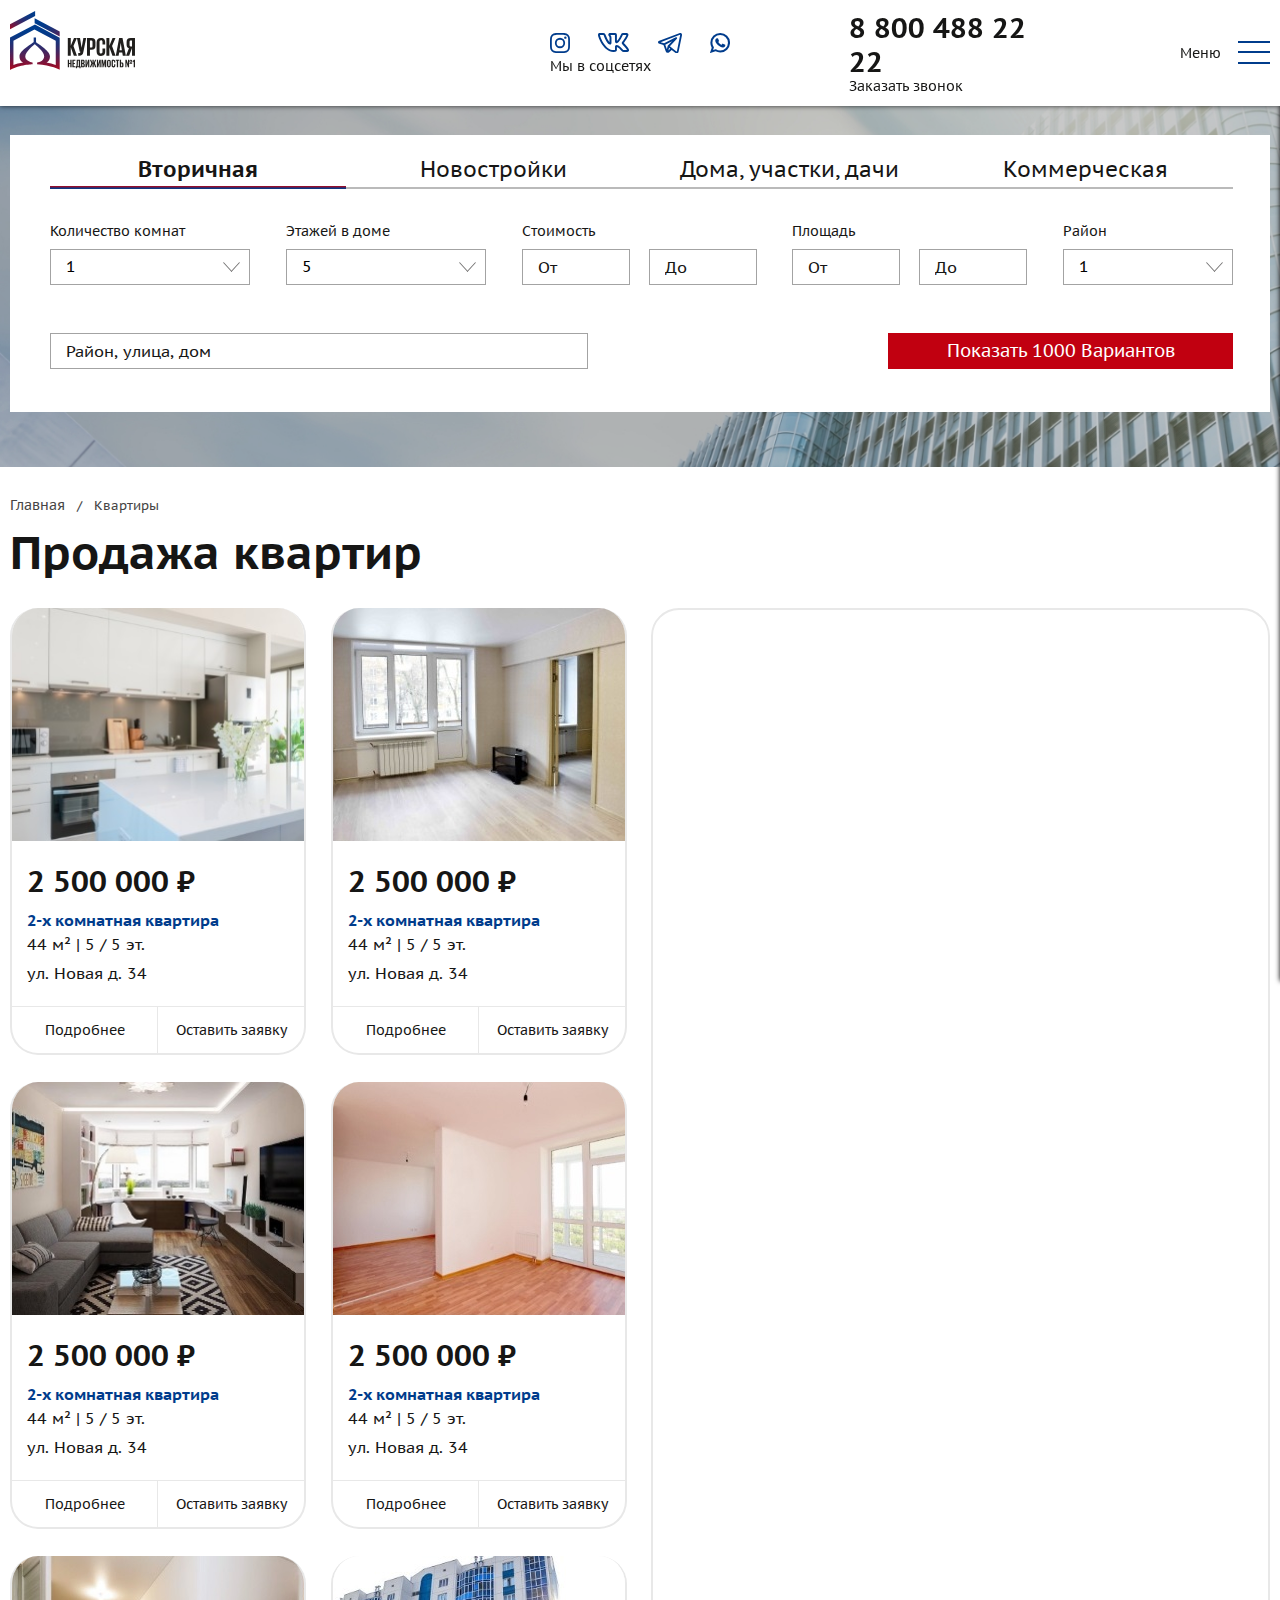
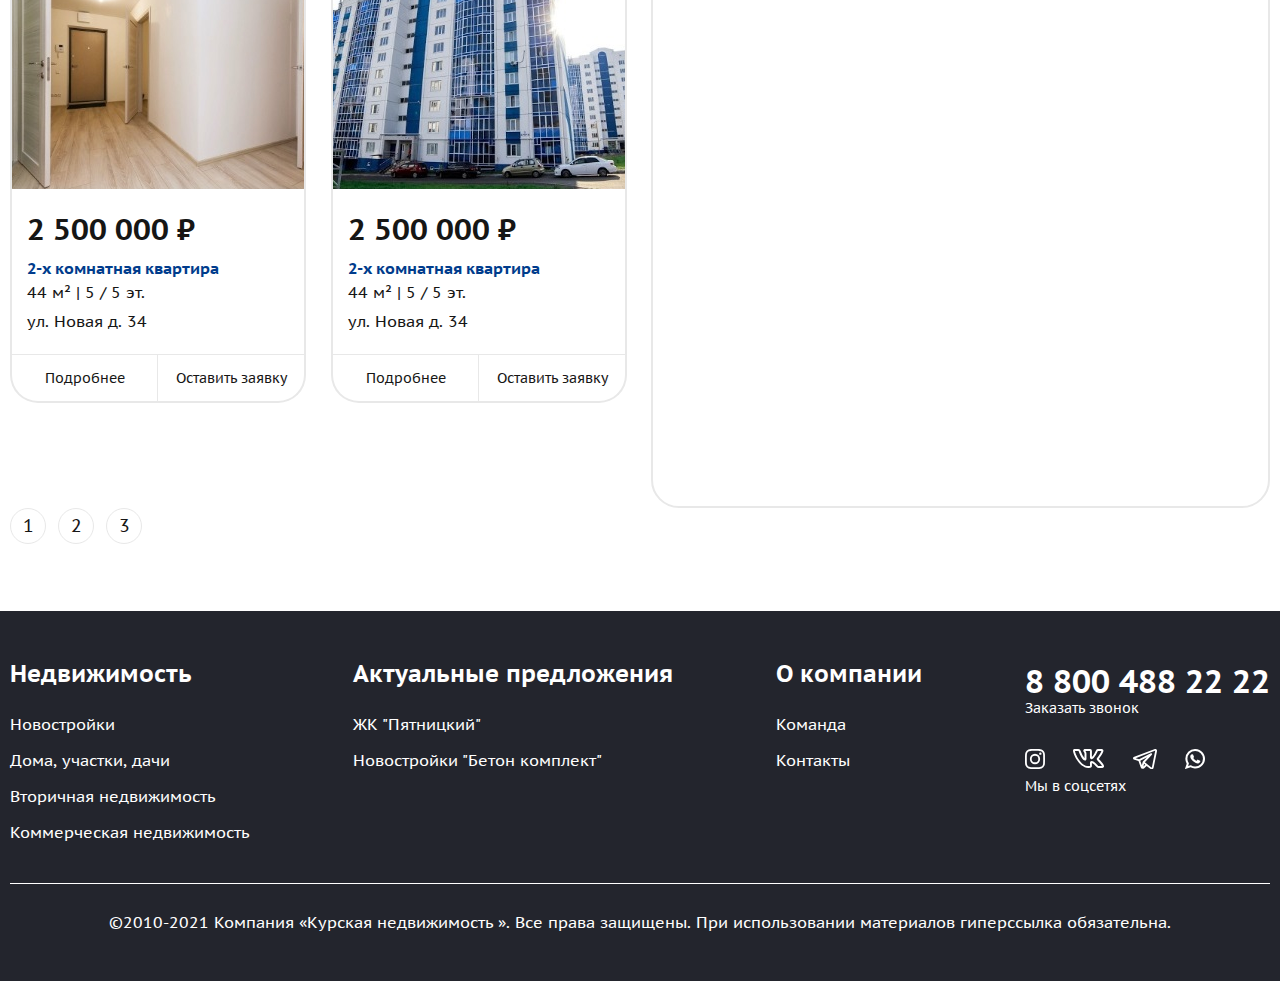
==== commit 3823376d: "ссылки на Стр Категории в пункт меню и лого" ====
--- a/category.html
+++ b/category.html
@@ -23,7 +23,7 @@
 	<div class="header__container container">
 
 		<div class="header__row d-flex">
-			<a href="#" class="header__logo logo-icon"></a>
+			<a href="index.html" class="header__logo logo-icon"></a>
 
 			<div class="header__nav-block">
 
@@ -65,7 +65,7 @@
 		<li><a href="#" class="menu__link">Контакты</a></li>
 	</ul>
 	<ul class="mob-menu__list">
-		<li><a href="#" class="menu__link">Недвижимость</a></li>
+		<li><a href="category.html" class="menu__link">Недвижимость</a></li>
 		<li><a href="#" class="menu__link">Новостройки</a></li>
 		<li><a href="#" class="menu__link">Дома, участки, дачи</a></li>
 		<li><a href="#" class="menu__link">Вторичная недвижимость</a></li>
--- a/css/style.css
+++ b/css/style.css
@@ -1315,9 +1315,12 @@
 
 .product-info__column {
   -webkit-box-flex: 0;
-  -ms-flex: 0 0 705px;
-  flex: 0 0 705px;
+  -ms-flex: 0 0 49%;
+  flex: 0 0 49%;
   margin-right: 24px; }
+
+.product-info__column:last-child {
+  margin-right: 0; }
 
 .product-info__column-map {
   -webkit-box-flex: 1;
@@ -1327,7 +1330,7 @@
 
 .product-info__map {
   width: 100%;
-  height: 1495px;
+  height: 1500px;
   border-radius: 28px;
   border: 2px solid #E8E8E8;
   overflow: hidden; }
@@ -2166,7 +2169,11 @@
   .info__form-block-inp input {
     margin-right: 8px; }
   .info__form-block-inp input:last-child {
-    margin-right: 0; } }
+    margin-right: 0; }
+  .product-info__wrap-card .hot-deals__card .hot-deals__card-descp {
+    padding: 25px 15px; }
+  .product-info__wrap-card .hot-deals__card .hot-deals__card-link {
+    font-size: 14px; } }
 
 @media (max-width: 1200px) {
   .topical__position {
@@ -2187,7 +2194,13 @@
     -ms-flex: 0 1 24%;
     flex: 0 1 24%; }
   .team__card-descp {
-    padding: 15px 15px 35px 15px; } }
+    padding: 15px 15px 35px 15px; }
+  .product-info__column {
+    margin-right: 10px; }
+  .product-info__wrap-card .hot-deals__card {
+    -webkit-box-flex: 0;
+    -ms-flex: 0 1 49%;
+    flex: 0 1 49%; } }
 
 @media (max-width: 1150px) {
   .advant__row {
@@ -2223,7 +2236,28 @@
   .consult-form__form-block {
     padding: 60px 22px 22px 22px; }
   .consult-form__form-input {
-    margin-right: 10px; } }
+    margin-right: 10px; }
+  .recurring {
+    padding: 27px 0 35px 0; }
+  .product-info__row {
+    -ms-flex-wrap: wrap;
+    flex-wrap: wrap; }
+  .product-info__column {
+    -webkit-box-flex: 0;
+    -ms-flex: 0 1 100%;
+    flex: 0 1 100%;
+    margin-right: 0;
+    margin-bottom: 35px; }
+  .product-info__column:last-child {
+    margin-bottom: 0; }
+  .product-info__wrap-card .hot-deals__card {
+    -webkit-box-flex: 0;
+    -ms-flex: 0 1 32%;
+    flex: 0 1 32%; }
+  .product-info__wrap-card {
+    margin-bottom: 20px; }
+  .product-info__map {
+    height: 350px; } }
 
 @media (max-width: 1000px) {
   .info__form-block-col {
@@ -2293,7 +2327,11 @@
     margin-bottom: 15px; }
   .team__card-img img {
     -o-object-fit: fill;
-    object-fit: fill; } }
+    object-fit: fill; }
+  .product-info__wrap-card .hot-deals__card {
+    -webkit-box-flex: 0;
+    -ms-flex: 0 1 33%;
+    flex: 0 1 33%; } }
 
 @media (max-width: 768px) {
   .header {
@@ -2581,7 +2619,40 @@
     font-size: 16px;
     padding-bottom: 10px; }
   .info__block-tabs .tab__navitem.active {
-    color: #003C8C; } }
+    color: #003C8C; }
+  .category-info {
+    padding: 30px 0 !important; }
+  .recurring h1 {
+    font-size: 24px;
+    line-height: 1;
+    margin-bottom: 20px; }
+  #breadcrumbs {
+    margin-bottom: 10px; }
+  #breadcrumbs span {
+    font-size: 12px;
+    margin-left: 3px; }
+  #breadcrumbs span a {
+    font-size: 12px;
+    margin-right: 3px; }
+  .product-info__column {
+    width: 100%; }
+  .product-info__wrap-card {
+    width: auto;
+    -ms-flex-wrap: nowrap;
+    flex-wrap: nowrap;
+    overflow-x: auto;
+    margin-bottom: 5px; }
+  .product-info__wrap-card .hot-deals__card {
+    -webkit-box-flex: 0;
+    -ms-flex: 0 0 45%;
+    flex: 0 0 45%;
+    margin-right: 15px; }
+  .product-info__wrap-card .hot-deals__card .hot-deals__card-link {
+    font-size: 13px; }
+  .product-info__wrap-card .hot-deals__card:last-child {
+    margin-right: 0; }
+  .product-info__wrap-card::-webkit-scrollbar {
+    display: none; } }
 
 @media (max-width: 700px) {
   .mob-menu {
@@ -2671,7 +2742,11 @@
     font-size: 16px;
     margin-bottom: 10px; }
   .info__block-tabs .tab__navitem:after {
-    display: block; } }
+    display: block; }
+  .product-info__wrap-card .hot-deals__card {
+    -webkit-box-flex: 0;
+    -ms-flex: 0 0 65%;
+    flex: 0 0 65%; } }
 
 @media (max-width: 515px) {
   .info {
@@ -2741,7 +2816,9 @@
     flex: 0 0 55%; }
   .advant__item-line::before {
     width: 50px;
-    background-size: 150%; } }
+    background-size: 150%; }
+  .recurring {
+    padding: 15px 0 25px 0; } }
 
 @media (max-width: 480px) {
   .consult-form__form-input {
@@ -2786,7 +2863,11 @@
     -webkit-box-flex: 0;
     -ms-flex: 0 1 49%;
     flex: 0 1 49%;
-    padding: 16px 16px 23px 16px; } }
+    padding: 16px 16px 23px 16px; }
+  .product-info__wrap-card .hot-deals__card {
+    -webkit-box-flex: 0;
+    -ms-flex: 0 0 80%;
+    flex: 0 0 80%; } }
 
 @media (max-width: 414px) {
   .team__card {
@@ -2820,4 +2901,6 @@
   .team__card {
     -webkit-box-flex: 0;
     -ms-flex: 0 0 70%;
-    flex: 0 0 70%; } }
+    flex: 0 0 70%; }
+  .product-info__wrap-card .hot-deals__card .hot-deals__card-link {
+    font-size: 12px; } }
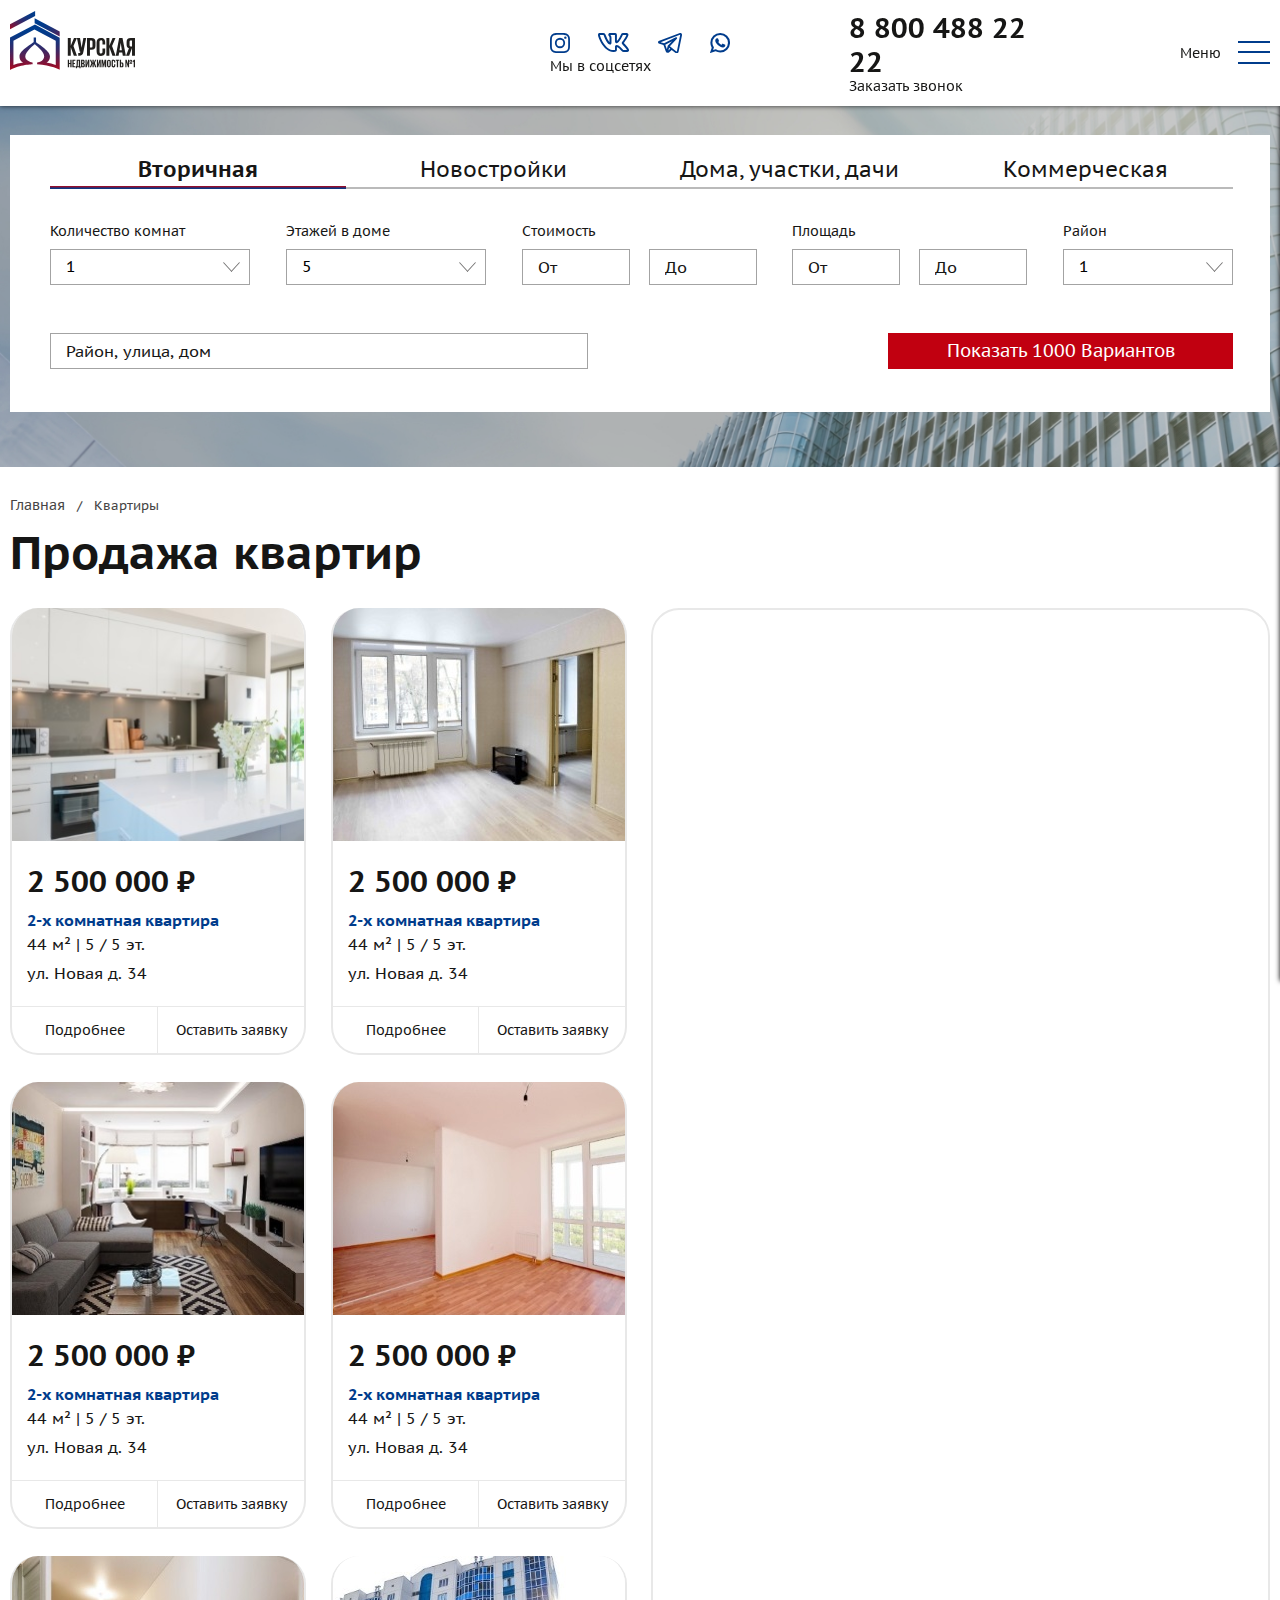
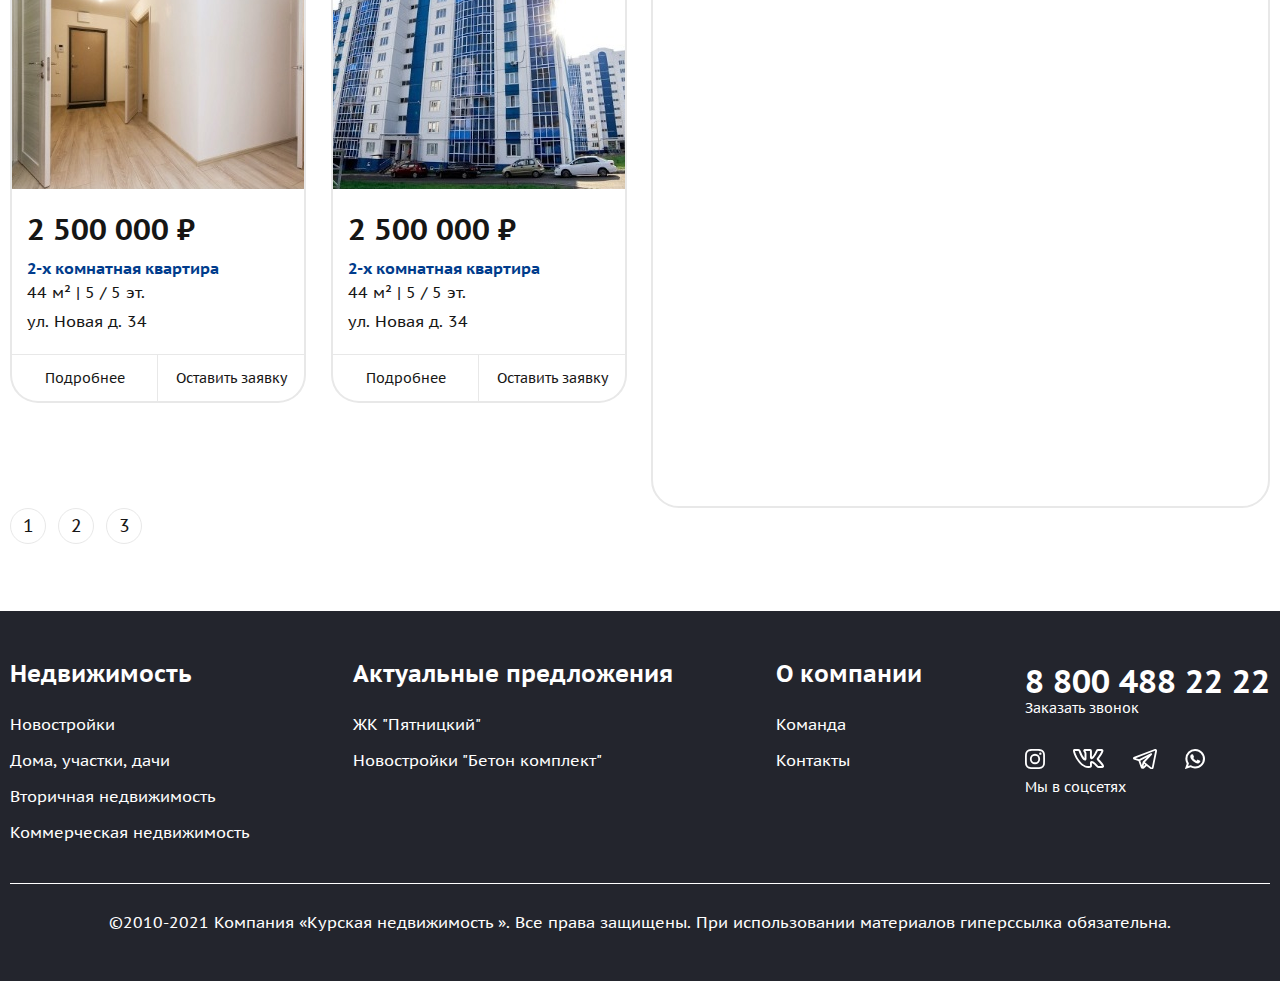
==== commit 60b2c224: "Правки по БЭМ" ====
--- a/category.html
+++ b/category.html
@@ -28,11 +28,11 @@
 			<div class="header__nav-block">
 
 				<div class="header__soc-block">
-					<div class="header__soc-block-icon">
-						<a href="#" class="header__soc-icon-link soc-icon-1"></a>
-						<a href="#" class="header__soc-icon-link soc-icon-2"></a>
-						<a href="#" class="header__soc-icon-link soc-icon-3"></a>
-						<a href="#" class="header__soc-icon-link soc-icon-4"></a>
+					<div class="header__soc-block-icon soc-block-icon">
+						<a href="#" class="soc-block-icon-link soc-icon-1"></a>
+						<a href="#" class="soc-block-icon-link soc-icon-2"></a>
+						<a href="#" class="soc-block-icon-link soc-icon-3"></a>
+						<a href="#" class="soc-block-icon-link soc-icon-4"></a>
 					</div>
 					<p>Мы в соцсетях</p>
 				</div>
@@ -488,7 +488,7 @@
 						</div>
 
 						<div class="product-info__column product-info__column-map">
-							<div class="product-info__map" id="map"></div>
+							<div class="product-info__map map" id="map"></div>
 						</div>
 
 					</div>
@@ -526,12 +526,12 @@
 					<a href="tel:84951700000">8 800 488 22 22</a>
 					<a href="#callback" class="header__popup-link _popup-link">Заказать звонок</a>
 				</div>
-				<div class="header__soc-block">
-					<div class="header__soc-block-icon">
-						<a href="#" class="header__soc-icon-link soc-icon-1"></a>
-						<a href="#" class="header__soc-icon-link soc-icon-2"></a>
-						<a href="#" class="header__soc-icon-link soc-icon-3"></a>
-						<a href="#" class="header__soc-icon-link soc-icon-4"></a>
+				<div class="footer__soc-block">
+					<div class="footer__soc-block-icon soc-block-icon">
+						<a href="#" class="soc-block-icon-link soc-icon-1"></a>
+						<a href="#" class="soc-block-icon-link soc-icon-2"></a>
+						<a href="#" class="soc-block-icon-link soc-icon-3"></a>
+						<a href="#" class="soc-block-icon-link soc-icon-4"></a>
 					</div>
 					<p>Мы в соцсетях</p>
 				</div>
--- a/css/style.css
+++ b/css/style.css
@@ -1002,28 +1002,19 @@
     font-weight: 500;
     padding: 0px 38px 8px 0; }
 
-.header__soc-block {
-  -webkit-box-flex: 0;
-  -ms-flex: 0 0 180px;
-  flex: 0 0 180px;
-  display: -webkit-box;
-  display: -ms-flexbox;
-  display: flex;
-  -webkit-box-orient: vertical;
-  -webkit-box-direction: normal;
-  -ms-flex-direction: column;
-  flex-direction: column; }
-
 .header__soc-block-icon {
+  margin-bottom: 6.5px; }
+
+.soc-block-icon {
   display: -webkit-box;
   display: -ms-flexbox;
   display: flex;
   -webkit-box-pack: justify;
   -ms-flex-pack: justify;
   justify-content: space-between;
-  margin-bottom: 6.5px; }
-
-.header__soc-icon-link::before {
+  width: 180px; }
+
+.soc-block-icon-link::before {
   content: '';
   float: left;
   background-position: 0 0;
@@ -1235,12 +1226,11 @@
     font-weight: 700;
     line-height: 38.4px;
     color: #fff; }
-  .footer__contact .header__soc-block {
-    width: 180px; }
-    .footer__contact .header__soc-block p {
-      color: #fff; }
-  .footer__contact .header__soc-block-icon {
-    margin-bottom: 10px; }
+  .footer__contact .footer__soc-block p {
+    color: #fff; }
+
+.footer__soc-block-icon {
+  margin-bottom: 11px; }
 
 .footer__contact .soc-icon-1::before {
   background-image: url("[data-uri]"); }
@@ -1328,12 +1318,15 @@
   flex: 1 1 auto;
   margin-right: 0; }
 
-.product-info__map {
+.map {
   width: 100%;
-  height: 1500px;
+  height: 100%;
   border-radius: 28px;
   border: 2px solid #E8E8E8;
   overflow: hidden; }
+
+.product-info__map {
+  max-height: 1500px; }
 
 /*Убираем лишние элементы с карты*/
 .ymaps-2-1-79-copyright,
@@ -1392,6 +1385,30 @@
 
 .pagging__link {
   font-size: 18px; }
+
+.contacts__address {
+  margin-bottom: 14px; }
+
+.contacts__address li {
+  font-size: 20px;
+  line-height: 24px; }
+
+.contacts__contacts-block {
+  margin-bottom: 30px; }
+
+.contacts__contacts-item-phone {
+  font-size: 40px;
+  line-height: 48px; }
+
+.contacts__contacts-item-email {
+  font-size: 20px;
+  line-height: 24px; }
+
+.contacts__soc-block {
+  margin-bottom: 47px; }
+
+.contacts__map {
+  height: 328px; }
 
 .info {
   position: relative;
@@ -2352,13 +2369,13 @@
   .header__popup-link {
     display: none; }
   .header__soc-block {
-    -webkit-box-flex: 0;
-    -ms-flex: 0 0 130px;
-    flex: 0 0 130px;
     margin-top: 3px;
     margin-right: 20px; }
   .header__soc-block-icon {
+    width: 130px;
     margin-bottom: 0; }
+  .header__soc-block-icon .soc-block-icon-link::before {
+    background-size: 80%; }
   .header__soc-block p {
     display: none; }
   .header__menu-burg {
@@ -2414,7 +2431,7 @@
     padding: 25px 0; }
   .hot-deals h2 {
     margin-bottom: 35px; }
-  .footer__contact .header__soc-block p {
+  .footer__soc-block p {
     display: block;
     font-size: 12px; }
   .topical {
@@ -2611,8 +2628,10 @@
   .footer__contact .header__callback a {
     font-size: 23px;
     line-height: 1.3; }
-  .footer__contact .header__soc-block {
+  .footer__soc-block-icon {
     width: 150px; }
+  .footer__soc-block-icon .soc-block-icon-link::before {
+    background-size: 80%; }
   .mob-menu {
     padding: 35px 25px 100px 25px; }
   .mob-menu li a {
